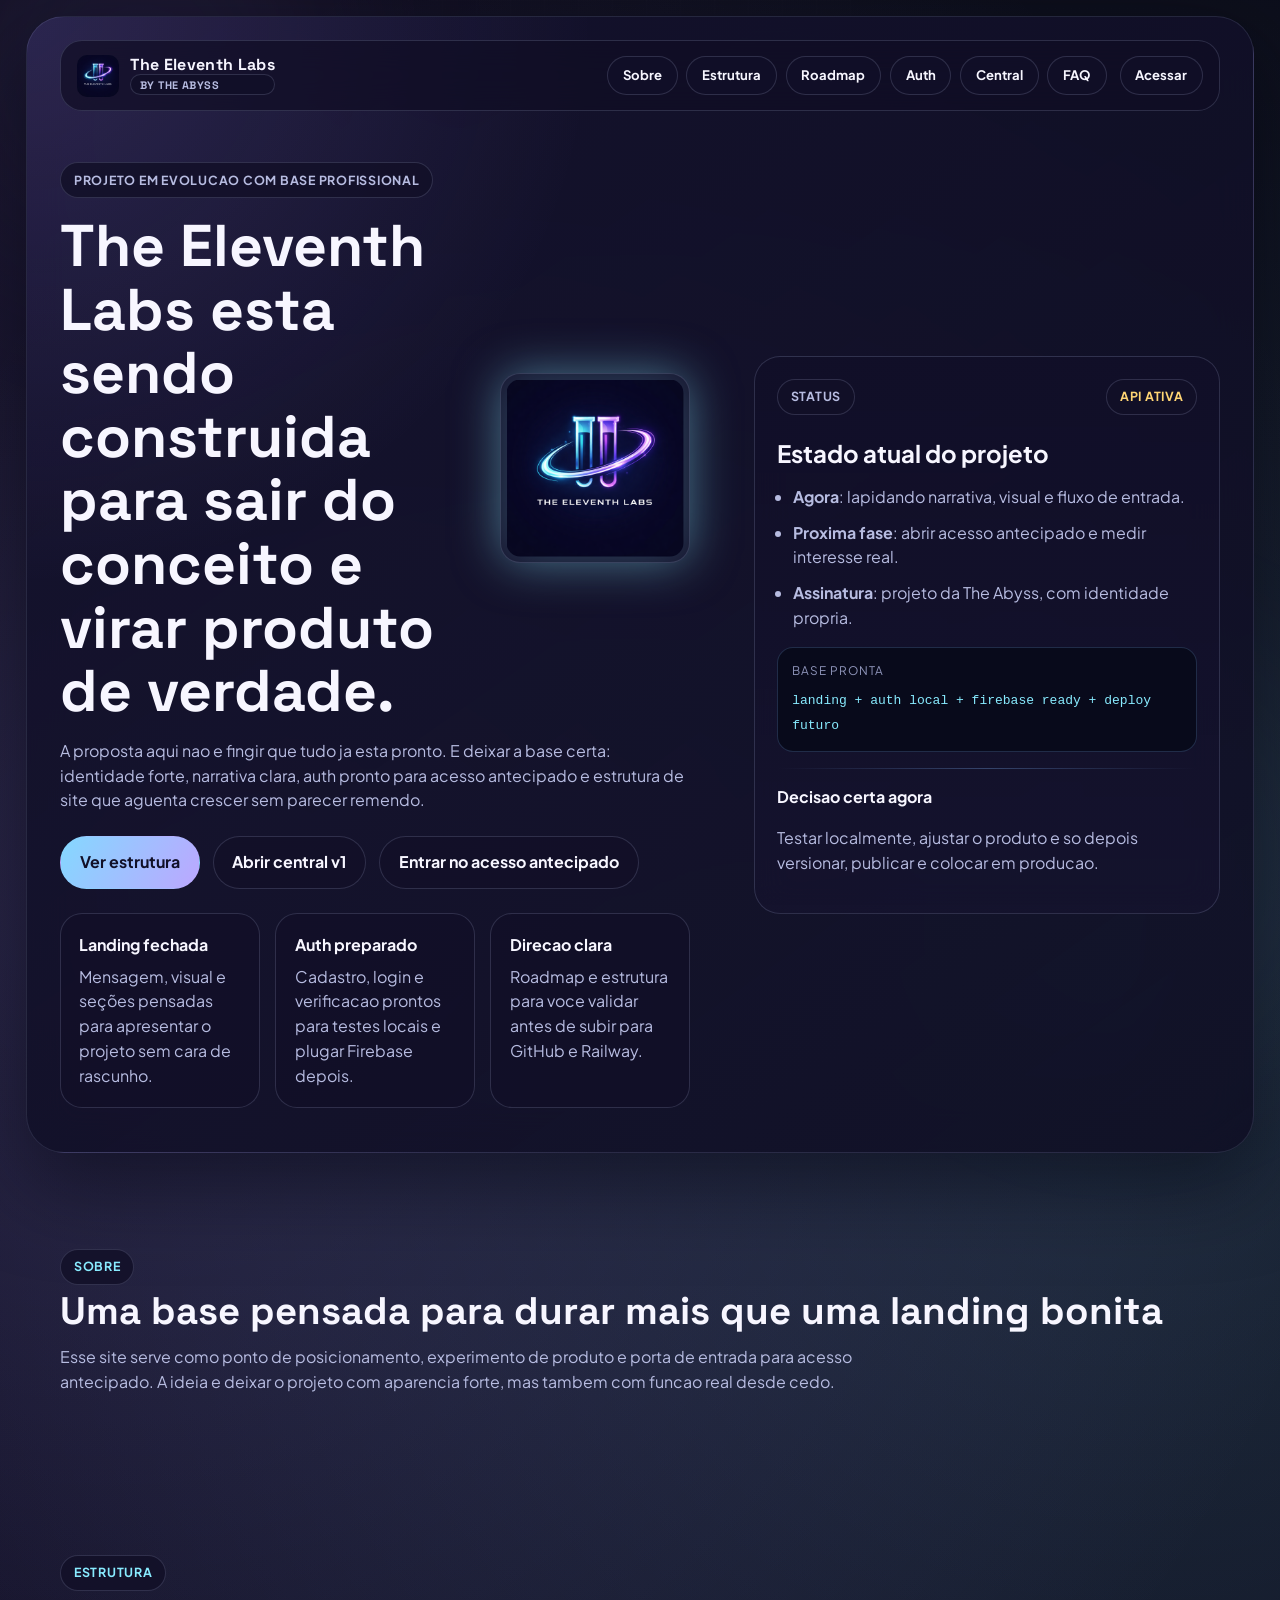
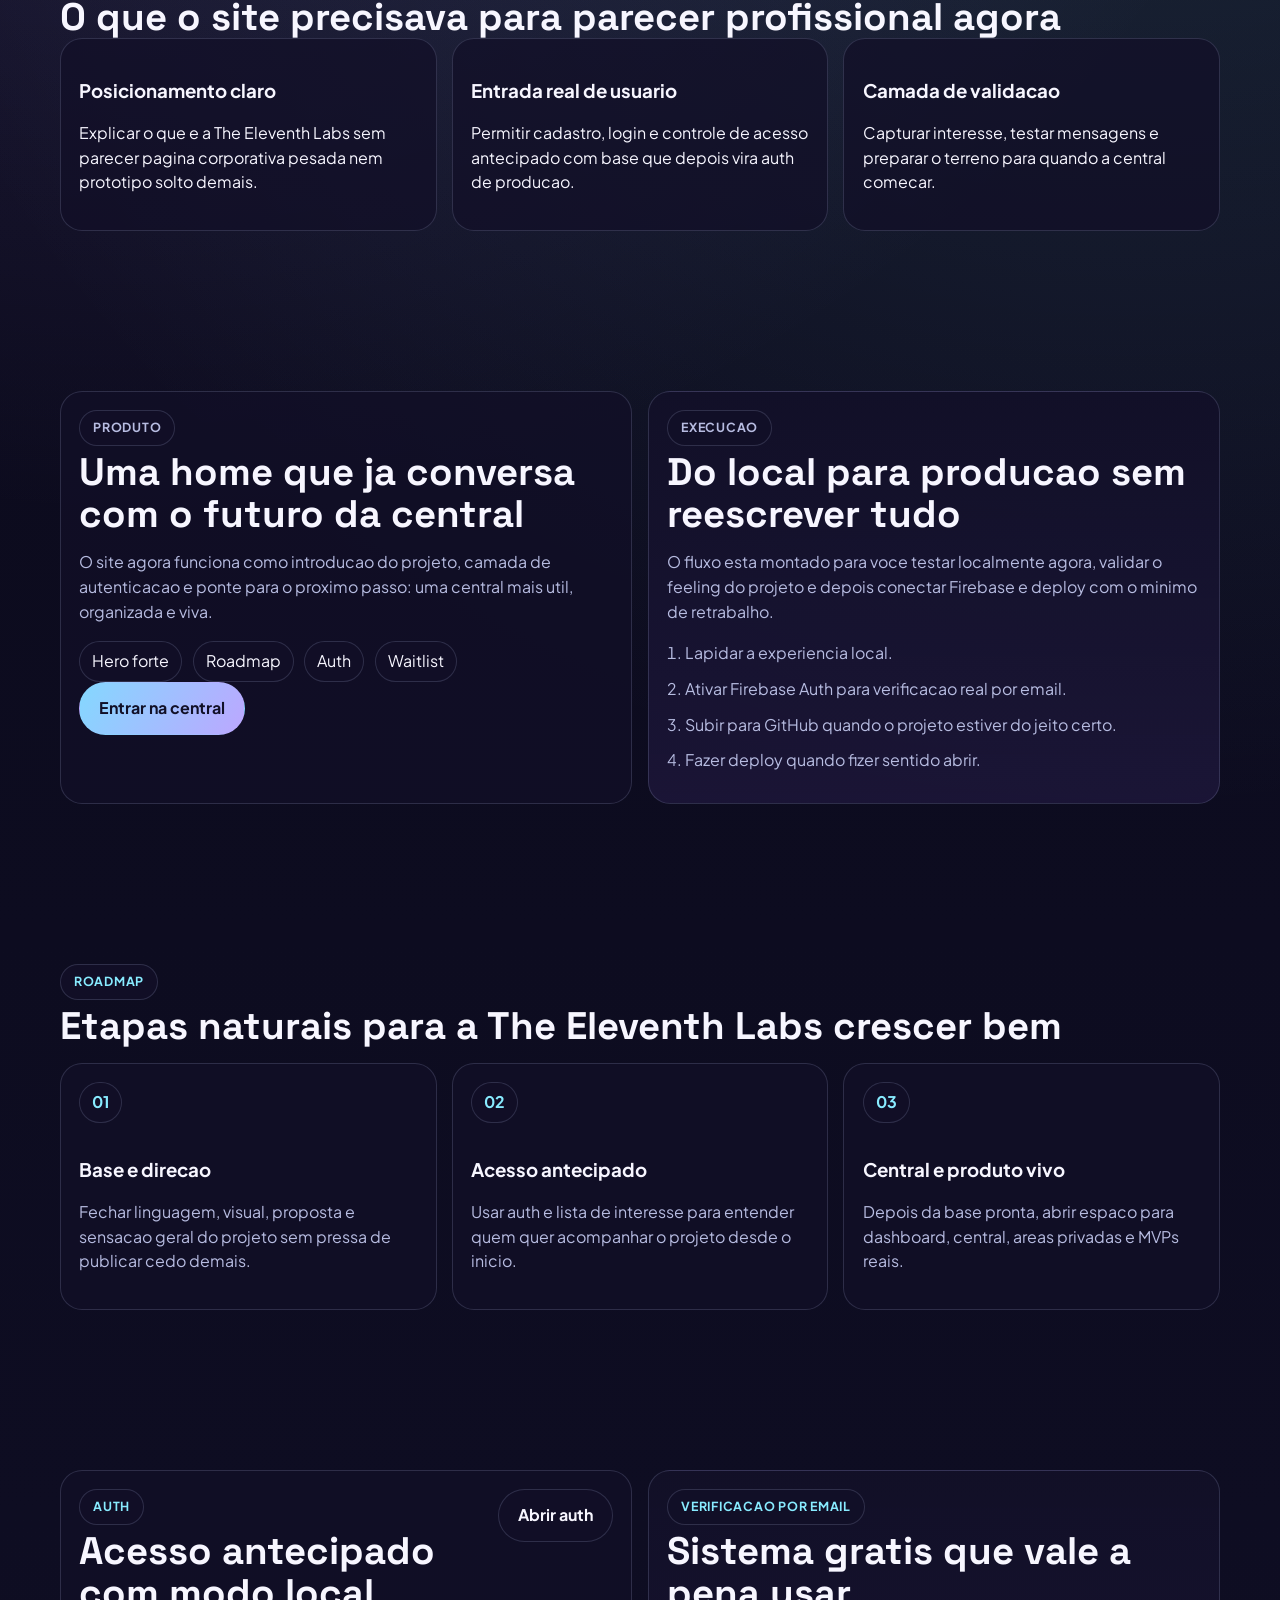
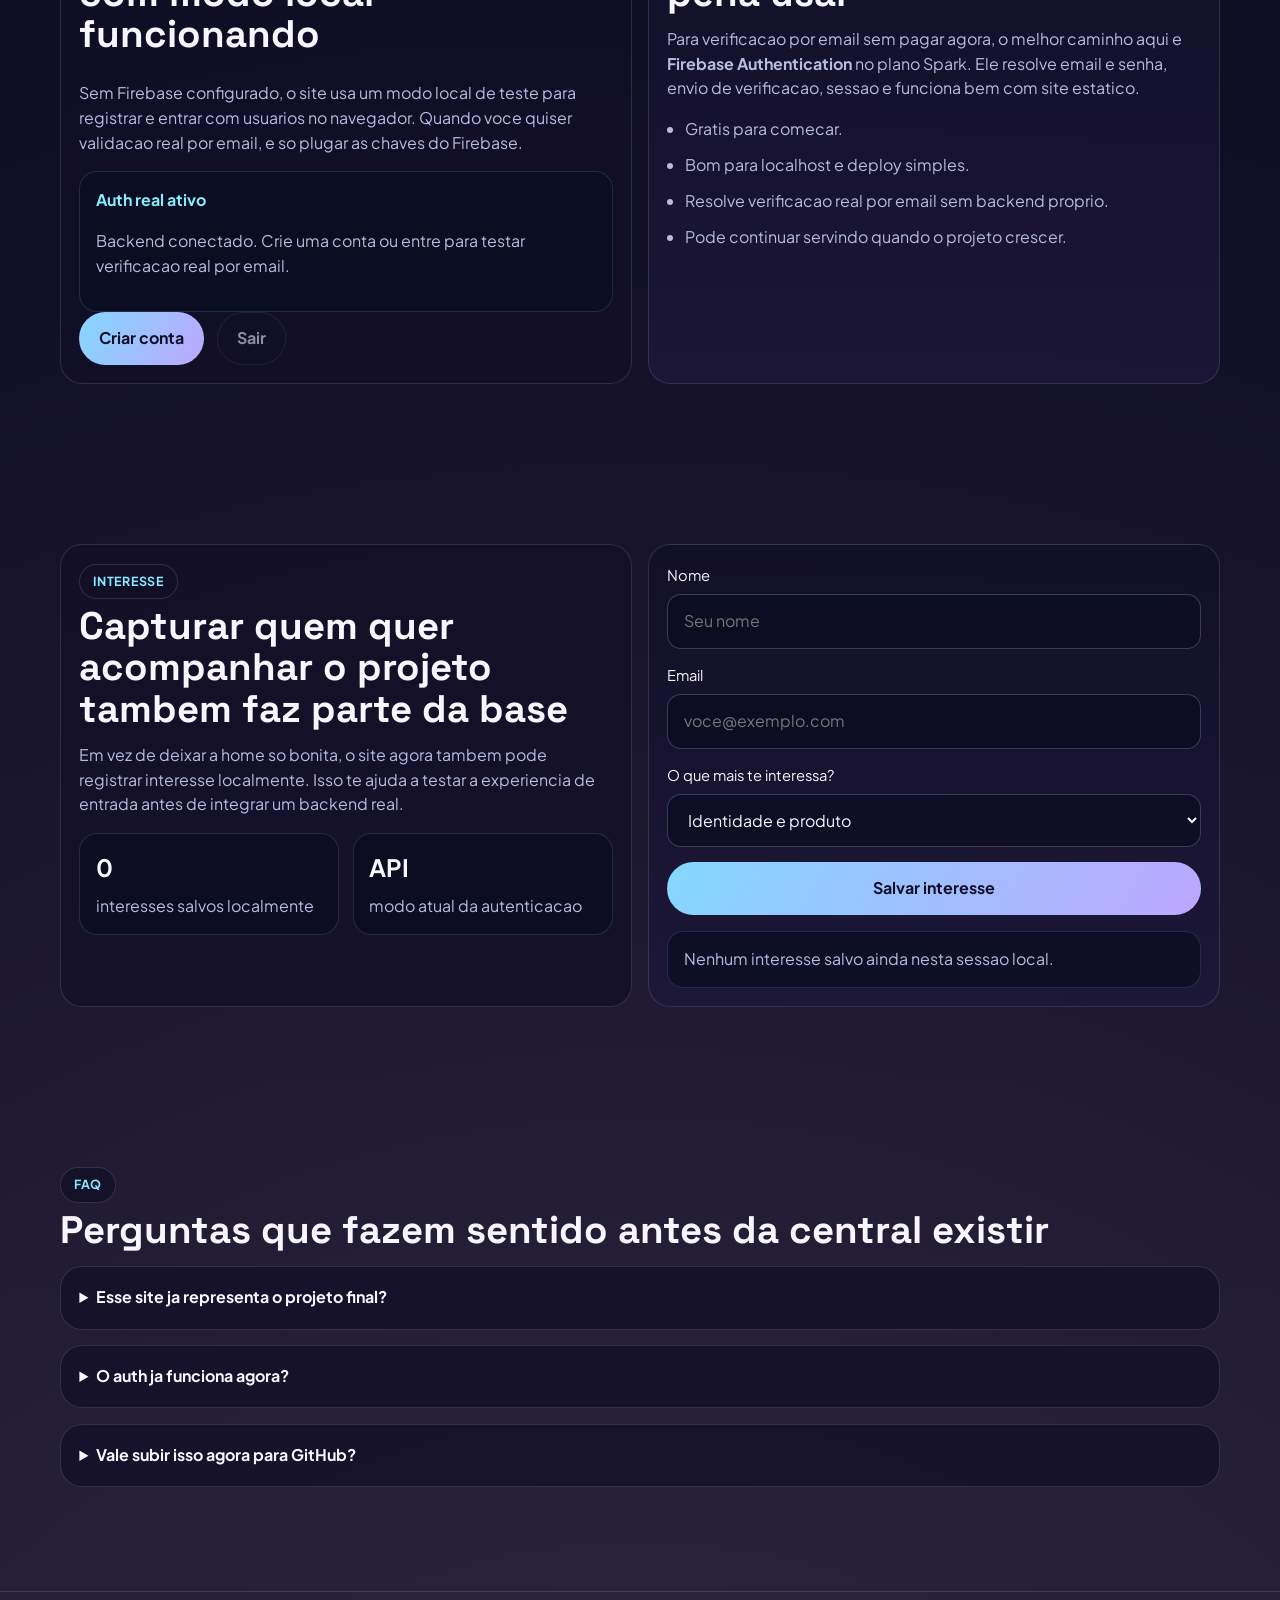
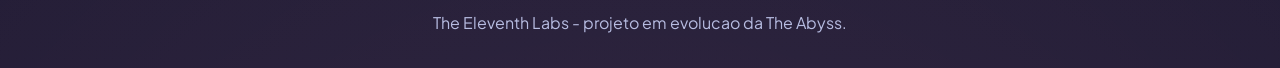
==== index.html @ c77f8ba8 "feat: initial The Eleventh Labs site with auth integration" ====
<!doctype html>
<html lang="pt-BR">
<head>
  <meta charset="utf-8" />
  <meta name="viewport" content="width=device-width, initial-scale=1" />
  <title>The Eleventh Labs | Projeto em evolucao pela The Abyss</title>
  <meta name="description" content="The Eleventh Labs e um projeto em evolucao da The Abyss, com foco em produto, identidade visual, acesso antecipado e experimentacao real." />
  <meta property="og:title" content="The Eleventh Labs" />
  <meta property="og:description" content="Projeto em evolucao da The Abyss com foco em produto, estrutura e acesso antecipado." />
  <meta property="og:type" content="website" />
  <link rel="preconnect" href="https://fonts.googleapis.com" />
  <link rel="preconnect" href="https://fonts.gstatic.com" crossorigin />
  <link href="https://fonts.googleapis.com/css2?family=Plus+Jakarta+Sans:wght@400;500;600;700;800&family=Space+Grotesk:wght@500;700&display=swap" rel="stylesheet" />
  <link rel="stylesheet" href="styles.css" />
</head>
<body>
  <div class="bg-grid"></div>
  <div class="gradient-orb one"></div>
  <div class="gradient-orb two"></div>

  <header class="hero">
    <div class="container">
      <nav>
        <div class="brand">
          <img src="logo.png" alt="The Eleventh Labs logo" class="brand-logo" />
          <div class="brand-copy">
            <span class="brand-main">The Eleventh Labs</span>
            <small>by The Abyss</small>
          </div>
        </div>

        <div class="nav-right">
          <div class="nav-links">
            <a class="nav-pill" href="#sobre">Sobre</a>
            <a class="nav-pill" href="#estrutura">Estrutura</a>
            <a class="nav-pill" href="#roadmap">Roadmap</a>
            <a class="nav-pill" href="#auth">Auth</a>
            <a class="nav-pill" href="central.html">Central</a>
            <a class="nav-pill" href="#faq">FAQ</a>
          </div>
          <button class="nav-auth-btn" type="button" data-auth-open>Acessar</button>
        </div>
      </nav>

      <div class="hero-grid">
        <div class="hero-copy">
          <p class="hero-kicker">Projeto em evolucao com base profissional</p>
          <div class="headline-row">
            <h1>The Eleventh Labs esta sendo construida para sair do conceito e virar produto de verdade.</h1>
            <img src="logo.png" alt="The Eleventh Labs" class="headline-logo" />
          </div>
          <p class="hero-subtitle">A proposta aqui nao e fingir que tudo ja esta pronto. E deixar a base certa: identidade forte, narrativa clara, auth pronto para acesso antecipado e estrutura de site que aguenta crescer sem parecer remendo.</p>

          <div class="hero-actions">
            <a class="btn btn-primary" href="#estrutura">Ver estrutura</a>
            <a class="btn btn-secondary" href="central.html">Abrir central v1</a>
            <button class="btn btn-secondary" type="button" data-auth-open>Entrar no acesso antecipado</button>
          </div>

          <div class="hero-metrics reveal-target">
            <article class="hero-metric">
              <strong>Landing fechada</strong>
              <span>Mensagem, visual e seções pensadas para apresentar o projeto sem cara de rascunho.</span>
            </article>
            <article class="hero-metric">
              <strong>Auth preparado</strong>
              <span>Cadastro, login e verificacao prontos para testes locais e plugar Firebase depois.</span>
            </article>
            <article class="hero-metric">
              <strong>Direcao clara</strong>
              <span>Roadmap e estrutura para voce validar antes de subir para GitHub e Railway.</span>
            </article>
          </div>
        </div>

        <aside class="hero-panel reveal-target">
          <div class="panel-status-row">
            <span class="panel-chip">Status</span>
            <span id="authStatusBadge" class="panel-chip panel-chip-soft">Modo local</span>
          </div>

          <h2>Estado atual do projeto</h2>
          <ul class="project-pulse">
            <li><strong>Agora</strong>: lapidando narrativa, visual e fluxo de entrada.</li>
            <li><strong>Proxima fase</strong>: abrir acesso antecipado e medir interesse real.</li>
            <li><strong>Assinatura</strong>: projeto da The Abyss, com identidade propria.</li>
          </ul>

          <div class="mini-console">
            <span class="mini-console-label">base pronta</span>
            <code>landing + auth local + firebase ready + deploy futuro</code>
          </div>

          <div class="panel-divider"></div>

          <div class="panel-note">
            <strong>Decisao certa agora</strong>
            <p>Testar localmente, ajustar o produto e so depois versionar, publicar e colocar em producao.</p>
          </div>
        </aside>
      </div>
    </div>
  </header>

  <main>
    <section class="section container" id="sobre">
      <p class="section-kicker">Sobre</p>
      <h2>Uma base pensada para durar mais que uma landing bonita</h2>
      <p class="section-sub">Esse site serve como ponto de posicionamento, experimento de produto e porta de entrada para acesso antecipado. A ideia e deixar o projeto com aparencia forte, mas tambem com funcao real desde cedo.</p>
    </section>

    <section class="section container cards-section" id="estrutura">
      <div class="section-heading">
        <div>
          <p class="section-kicker">Estrutura</p>
          <h2>O que o site precisava para parecer profissional agora</h2>
        </div>
      </div>

      <div class="cards">
        <article class="card reveal-target">
          <h3>Posicionamento claro</h3>
          <p>Explicar o que e a The Eleventh Labs sem parecer pagina corporativa pesada nem prototipo solto demais.</p>
        </article>
        <article class="card reveal-target">
          <h3>Entrada real de usuario</h3>
          <p>Permitir cadastro, login e controle de acesso antecipado com base que depois vira auth de producao.</p>
        </article>
        <article class="card reveal-target">
          <h3>Camada de validacao</h3>
          <p>Capturar interesse, testar mensagens e preparar o terreno para quando a central comecar.</p>
        </article>
      </div>
    </section>

    <section class="section container showcase-section">
      <div class="showcase-grid">
        <article class="showcase-card reveal-target">
          <p class="section-kicker">Produto</p>
          <h2>Uma home que ja conversa com o futuro da central</h2>
          <p>O site agora funciona como introducao do projeto, camada de autenticacao e ponte para o proximo passo: uma central mais util, organizada e viva.</p>
          <div class="stack-list">
            <span>Hero forte</span>
            <span>Roadmap</span>
            <span>Auth</span>
            <span>Waitlist</span>
          </div>
          <div class="showcase-actions">
            <a class="btn btn-primary" href="central.html">Entrar na central</a>
          </div>
        </article>

        <article class="showcase-card showcase-card-alt reveal-target">
          <p class="section-kicker">Execucao</p>
          <h2>Do local para producao sem reescrever tudo</h2>
          <p>O fluxo esta montado para voce testar localmente agora, validar o feeling do projeto e depois conectar Firebase e deploy com o minimo de retrabalho.</p>
          <ol class="ordered-notes">
            <li>Lapidar a experiencia local.</li>
            <li>Ativar Firebase Auth para verificacao real por email.</li>
            <li>Subir para GitHub quando o projeto estiver do jeito certo.</li>
            <li>Fazer deploy quando fizer sentido abrir.</li>
          </ol>
        </article>
      </div>
    </section>

    <section class="section container roadmap-section" id="roadmap">
      <p class="section-kicker">Roadmap</p>
      <h2>Etapas naturais para a The Eleventh Labs crescer bem</h2>
      <div class="roadmap-grid">
        <article class="roadmap-item reveal-target">
          <span class="roadmap-step">01</span>
          <h3>Base e direcao</h3>
          <p>Fechar linguagem, visual, proposta e sensacao geral do projeto sem pressa de publicar cedo demais.</p>
        </article>
        <article class="roadmap-item reveal-target">
          <span class="roadmap-step">02</span>
          <h3>Acesso antecipado</h3>
          <p>Usar auth e lista de interesse para entender quem quer acompanhar o projeto desde o inicio.</p>
        </article>
        <article class="roadmap-item reveal-target">
          <span class="roadmap-step">03</span>
          <h3>Central e produto vivo</h3>
          <p>Depois da base pronta, abrir espaco para dashboard, central, areas privadas e MVPs reais.</p>
        </article>
      </div>
    </section>

    <section class="section container auth-section" id="auth">
      <div class="auth-grid">
        <article class="auth-card reveal-target">
          <div class="auth-card-header">
            <div>
              <p class="section-kicker">Auth</p>
              <h2>Acesso antecipado com modo local funcionando</h2>
            </div>
            <button class="btn btn-secondary auth-inline-btn" type="button" data-auth-open>Abrir auth</button>
          </div>

          <p class="section-sub auth-sub">Sem Firebase configurado, o site usa um modo local de teste para registrar e entrar com usuarios no navegador. Quando voce quiser validacao real por email, e so plugar as chaves do Firebase.</p>

          <div class="auth-state-box">
            <strong id="authStateTitle">Modo local ativo</strong>
            <p id="authStateText">Voce ja consegue testar cadastro, login, sessao e status de verificacao localmente sem backend.</p>
          </div>

          <div class="auth-actions-row">
            <button class="btn btn-primary" type="button" data-auth-open>Criar conta</button>
            <button id="logoutBtn" class="btn btn-secondary" type="button" disabled>Sair</button>
          </div>
        </article>

        <article class="auth-card auth-card-alt reveal-target">
          <p class="section-kicker">Verificacao por email</p>
          <h2>Sistema gratis que vale a pena usar</h2>
          <p class="section-sub">Para verificacao por email sem pagar agora, o melhor caminho aqui e <strong>Firebase Authentication</strong> no plano Spark. Ele resolve email e senha, envio de verificacao, sessao e funciona bem com site estatico.</p>
          <ul class="bullet-list">
            <li>Gratis para comecar.</li>
            <li>Bom para localhost e deploy simples.</li>
            <li>Resolve verificacao real por email sem backend proprio.</li>
            <li>Pode continuar servindo quando o projeto crescer.</li>
          </ul>
        </article>
      </div>
    </section>

    <section class="section container waitlist-section" id="interesse">
      <div class="waitlist-grid">
        <article class="waitlist-copy reveal-target">
          <p class="section-kicker">Interesse</p>
          <h2>Capturar quem quer acompanhar o projeto tambem faz parte da base</h2>
          <p class="section-sub">Em vez de deixar a home so bonita, o site agora tambem pode registrar interesse localmente. Isso te ajuda a testar a experiencia de entrada antes de integrar um backend real.</p>
          <div class="waitlist-stats">
            <div class="waitlist-stat">
              <strong id="waitlistCount">0</strong>
              <span>interesses salvos localmente</span>
            </div>
            <div class="waitlist-stat">
              <strong id="authModeLabel">Local</strong>
              <span>modo atual da autenticacao</span>
            </div>
          </div>
        </article>

        <article class="waitlist-card reveal-target">
          <form id="waitlistForm" class="waitlist-form">
            <label>
              <span>Nome</span>
              <input id="waitlistName" name="name" type="text" placeholder="Seu nome" required />
            </label>
            <label>
              <span>Email</span>
              <input id="waitlistEmail" name="email" type="email" placeholder="voce@exemplo.com" required />
            </label>
            <label>
              <span>O que mais te interessa?</span>
              <select id="waitlistInterest" name="interest">
                <option value="Identidade e produto">Identidade e produto</option>
                <option value="Acesso antecipado">Acesso antecipado</option>
                <option value="Central futura">Central futura</option>
                <option value="Projetos da The Abyss">Projetos da The Abyss</option>
              </select>
            </label>
            <button class="btn btn-primary" type="submit">Salvar interesse</button>
          </form>
          <div id="waitlistFeedback" class="waitlist-feedback">Nenhum interesse salvo ainda nesta sessao local.</div>
        </article>
      </div>
    </section>

    <section class="section container faq-section" id="faq">
      <p class="section-kicker">FAQ</p>
      <h2>Perguntas que fazem sentido antes da central existir</h2>
      <div class="faq-grid">
        <details class="faq-item reveal-target">
          <summary>Esse site ja representa o projeto final?</summary>
          <p>Nao. Ele representa uma base profissional para o projeto crescer direito, sem a pressa de publicar algo mal resolvido.</p>
        </details>
        <details class="faq-item reveal-target">
          <summary>O auth ja funciona agora?</summary>
          <p>Sim, em modo local para teste dentro do navegador. Para verificacao real por email, a recomendacao e usar Firebase Auth.</p>
        </details>
        <details class="faq-item reveal-target">
          <summary>Vale subir isso agora para GitHub?</summary>
          <p>So quando a base estiver do jeito certo para voce. No momento, testar localmente ainda e a melhor estrategia.</p>
        </details>
      </div>
    </section>
  </main>

  <footer>
    <span>The Eleventh Labs - projeto em evolucao da The Abyss.</span>
  </footer>

  <div id="authModal" class="modal" aria-hidden="true">
    <div class="modal-backdrop" data-auth-close></div>
    <div class="modal-dialog" role="dialog" aria-modal="true" aria-labelledby="authModalTitle">
      <button class="modal-close" type="button" aria-label="Fechar" data-auth-close>×</button>
      <p class="section-kicker">Acesso</p>
      <h2 id="authModalTitle">Cadastro e login</h2>
      <p class="modal-subtitle">Em modo local, o site salva usuarios no navegador para voce testar a experiencia. Com Firebase configurado, o mesmo fluxo passa a usar verificacao real por email.</p>

      <form id="authForm" class="auth-form">
        <label>
          <span>Email</span>
          <input id="emailInput" name="email" type="email" placeholder="voce@exemplo.com" required />
        </label>
        <label>
          <span>Senha</span>
          <input id="passwordInput" name="password" type="password" placeholder="Minimo de 6 caracteres" minlength="6" required />
        </label>
        <div class="form-actions">
          <button id="registerBtn" class="btn btn-primary" type="submit">Criar conta</button>
          <button id="loginBtn" class="btn btn-secondary" type="button">Entrar</button>
        </div>
        <div class="form-actions form-actions-secondary">
          <button id="verifyBtn" class="btn btn-secondary" type="button" disabled>Verificar email</button>
        </div>
      </form>

      <div id="authFeedback" class="auth-feedback">Preencha seu email e senha para testar o fluxo.</div>
    </div>
  </div>

  <script type="module" src="app.js"></script>
</body>
</html>
---- styles.css ----
:root {
  --bg-main: #090815;
  --bg-deep: #111028;
  --accent-hot: #88ebff;
  --accent-soft: #83b9ff;
  --accent-warm: #ffb9e2;
  --text-main: #f7f6ff;
  --text-soft: #b7bce1;
  --text-muted: #8f95bb;
  --glass-bg: rgba(22, 20, 47, 0.72);
  --glass-bg-strong: rgba(16, 14, 36, 0.88);
  --glass-border: rgba(199, 210, 255, 0.16);
  --glass-border-strong: rgba(199, 210, 255, 0.24);
  --shadow-glow: 0 30px 86px rgba(2, 2, 12, 0.5);
  --success: #6effba;
  --warning: #ffd574;
  --danger: #ff9292;
}

* {
  box-sizing: border-box;
}

html {
  scroll-behavior: smooth;
}

body {
  margin: 0;
  font-family: "Plus Jakarta Sans", sans-serif;
  color: var(--text-main);
  background:
    radial-gradient(circle at 12% 18%, rgba(165, 140, 255, 0.2), transparent 30%),
    radial-gradient(circle at 88% 22%, rgba(136, 235, 255, 0.15), transparent 34%),
    radial-gradient(circle at 50% 110%, rgba(255, 185, 226, 0.14), transparent 40%),
    linear-gradient(180deg, #090815 0%, #0d0c20 52%, #111028 100%);
  min-height: 100vh;
  overflow-x: hidden;
  line-height: 1.55;
}

button,
input,
select {
  font: inherit;
}

a {
  color: inherit;
}

.bg-grid {
  position: fixed;
  inset: 0;
  background-image: linear-gradient(rgba(255, 255, 255, 0.03) 1px, transparent 1px),
    linear-gradient(90deg, rgba(255, 255, 255, 0.03) 1px, transparent 1px);
  background-size: 34px 34px;
  pointer-events: none;
  z-index: -2;
  mask-image: radial-gradient(circle at center, black, transparent 78%);
}

.gradient-orb {
  position: fixed;
  width: 46vmax;
  height: 46vmax;
  border-radius: 50%;
  filter: blur(85px);
  opacity: 0.35;
  z-index: -3;
  animation: orbDrift 18s ease-in-out infinite alternate;
}

.gradient-orb.one {
  top: -18vmax;
  left: -12vmax;
  background: radial-gradient(circle, rgba(165, 140, 255, 0.34), transparent 68%);
}

.gradient-orb.two {
  bottom: -20vmax;
  right: -10vmax;
  background: radial-gradient(circle, rgba(136, 235, 255, 0.26), transparent 70%);
  animation-direction: alternate-reverse;
}

@keyframes orbDrift {
  from {
    transform: translate3d(0, 0, 0) scale(1);
  }
  to {
    transform: translate3d(2.5rem, -1rem, 0) scale(1.08);
  }
}

.container {
  width: min(1160px, 92vw);
  margin: 0 auto;
}

.hero {
  position: relative;
  padding: clamp(1.5rem, 4vw, 2.5rem) 0 clamp(2.2rem, 6vw, 3.8rem);
  min-height: 96vh;
  display: flex;
  align-items: center;
}

.hero::before {
  content: "";
  position: absolute;
  inset: 1rem 2vw;
  background:
    radial-gradient(circle at top left, rgba(165, 140, 255, 0.16), transparent 34%),
    linear-gradient(145deg, rgba(20, 18, 45, 0.92), rgba(14, 13, 34, 0.84));
  border: 1px solid rgba(199, 210, 255, 0.12);
  border-radius: 38px;
  z-index: -1;
  backdrop-filter: blur(20px);
  box-shadow: var(--shadow-glow);
}

nav {
  display: flex;
  align-items: center;
  justify-content: space-between;
  margin-bottom: clamp(2.2rem, 4vw, 3.2rem);
  padding: 0.85rem 1rem;
  border: 1px solid var(--glass-border);
  border-radius: 22px;
  background: rgba(16, 14, 36, 0.7);
  backdrop-filter: blur(18px);
}

.brand {
  display: inline-flex;
  align-items: center;
  gap: 0.7rem;
  font-weight: 800;
  letter-spacing: 0.02em;
  font-size: 1.08rem;
  font-family: "Space Grotesk", sans-serif;
}

.brand-logo {
  width: 42px;
  height: 42px;
  object-fit: contain;
  border-radius: 10px;
}

.brand-copy {
  display: inline-flex;
  flex-direction: column;
  line-height: 1.15;
}

.brand-main {
  font-size: 1rem;
}

.brand small {
  display: inline-flex;
  padding: 0.2rem 0.55rem;
  border-radius: 999px;
  font-size: 0.68rem;
  border: 1px solid var(--glass-border);
  background: rgba(18, 16, 40, 0.84);
  color: var(--text-soft);
  letter-spacing: 0.04em;
  text-transform: uppercase;
}

.nav-right {
  display: inline-flex;
  align-items: center;
  gap: 0.8rem;
}

.nav-links {
  display: inline-flex;
  align-items: center;
  gap: 0.55rem;
  flex-wrap: wrap;
}

.nav-pill,
.nav-auth-btn,
.panel-chip,
.stack-list span,
.roadmap-step,
.hero-kicker,
.section-kicker {
  border: 1px solid var(--glass-border);
  border-radius: 999px;
  background: rgba(18, 16, 40, 0.84);
}

.nav-pill,
.nav-auth-btn {
  text-decoration: none;
  color: var(--text-main);
  padding: 0.5rem 0.92rem;
  font-size: 0.82rem;
  font-weight: 700;
  transition: transform 180ms ease, border-color 180ms ease, background 180ms ease;
}

.nav-auth-btn {
  cursor: pointer;
}

.nav-pill:hover,
.nav-auth-btn:hover,
.btn:hover,
.modal-close:hover {
  transform: translateY(-1px);
  border-color: rgba(131, 185, 255, 0.32);
  background: rgba(23, 20, 49, 0.9);
}

.hero-grid {
  display: grid;
  grid-template-columns: minmax(0, 1.15fr) minmax(320px, 0.85fr);
  gap: clamp(1.8rem, 5vw, 4rem);
  align-items: center;
}

.hero-kicker,
.section-kicker,
.panel-chip {
  display: inline-flex;
  margin: 0;
  padding: 0.45rem 0.8rem;
  color: var(--text-soft);
  font-size: 0.78rem;
  font-weight: 700;
  letter-spacing: 0.06em;
  text-transform: uppercase;
}

.section-kicker {
  color: var(--accent-hot);
  margin-bottom: 0.35rem;
}

.panel-chip-soft {
  color: var(--warning);
}

.headline-row {
  display: flex;
  align-items: center;
  justify-content: space-between;
  gap: clamp(0.9rem, 2vw, 1.8rem);
  margin-top: 1rem;
}

.headline-logo {
  width: clamp(112px, 16vw, 190px);
  height: auto;
  aspect-ratio: 1 / 1;
  object-fit: contain;
  border-radius: 20px;
  padding: 0.35rem;
  background: rgba(20, 18, 45, 0.55);
  border: 1px solid var(--glass-border);
  flex-shrink: 0;
  filter: drop-shadow(0 0 24px rgba(136, 235, 255, 0.5));
}

.hero-copy h1,
.section h2,
.showcase-card h2,
.auth-card h2,
.waitlist-copy h2,
.modal-dialog h2 {
  margin: 0;
  font-family: "Space Grotesk", sans-serif;
  line-height: 1.08;
}

.hero-copy h1 {
  font-size: clamp(2.1rem, 4.6vw, 4.3rem);
  max-width: 12ch;
  flex: 1;
}

.hero-subtitle,
.section-sub,
.showcase-card p,
.roadmap-item p,
.auth-state-box p,
.modal-subtitle,
.bullet-list,
.ordered-notes,
.project-pulse,
.faq-item p,
.panel-note p {
  color: var(--text-soft);
}

.hero-subtitle {
  margin: 1rem 0 0;
  max-width: 62ch;
}

.hero-actions,
.form-actions,
.auth-actions-row {
  display: flex;
  gap: 0.8rem;
  flex-wrap: wrap;
}

.hero-actions {
  margin-top: 1.45rem;
}

.btn {
  display: inline-flex;
  align-items: center;
  justify-content: center;
  border: 1px solid transparent;
  border-radius: 999px;
  padding: 0.82rem 1.18rem;
  font-weight: 700;
  text-decoration: none;
  color: var(--text-main);
  cursor: pointer;
  transition: transform 180ms ease, border-color 180ms ease, background 180ms ease;
}

.btn-primary {
  background: linear-gradient(120deg, #84d8ff, #bca7ff);
  color: #111028;
}

.btn-secondary {
  background: rgba(18, 16, 40, 0.84);
  border-color: var(--glass-border);
}

.btn:disabled {
  opacity: 0.55;
  cursor: not-allowed;
  transform: none;
}

.hero-metrics,
.cards,
.roadmap-grid,
.faq-grid {
  display: grid;
  gap: 0.95rem;
}

.hero-metrics {
  margin-top: 1.5rem;
  grid-template-columns: repeat(3, minmax(0, 1fr));
}

.hero-metric,
.card,
.showcase-card,
.roadmap-item,
.auth-card,
.waitlist-card,
.waitlist-copy,
.faq-item {
  background: rgba(18, 16, 40, 0.74);
  border: 1px solid var(--glass-border);
  border-radius: 22px;
  padding: 1.15rem;
}

.hero-metric strong,
.card h3,
.roadmap-item h3,
.auth-state-box strong,
.waitlist-stat strong {
  display: block;
  margin-bottom: 0.45rem;
}

.hero-metric span,
.waitlist-stat span {
  color: var(--text-soft);
}

.hero-panel {
  background: linear-gradient(180deg, rgba(17, 15, 40, 0.92), rgba(21, 19, 46, 0.78));
  border: 1px solid var(--glass-border);
  border-radius: 26px;
  padding: 1.35rem;
  backdrop-filter: blur(16px);
}

.panel-status-row {
  display: flex;
  justify-content: space-between;
  gap: 0.8rem;
  align-items: center;
  margin-bottom: 1rem;
}

.hero-panel h2,
.auth-card h2,
.showcase-card h2,
.waitlist-copy h2 {
  margin-bottom: 0.8rem;
}

.project-pulse {
  margin: 0;
  padding-left: 1rem;
}

.project-pulse li,
.ordered-notes li,
.bullet-list li {
  margin-bottom: 0.7rem;
}

.mini-console {
  margin-top: 1rem;
  background: rgba(8, 10, 25, 0.85);
  border: 1px solid rgba(131, 185, 255, 0.2);
  border-radius: 16px;
  padding: 0.9rem;
}

.mini-console-label {
  display: block;
  margin-bottom: 0.35rem;
  font-size: 0.74rem;
  color: var(--text-muted);
  text-transform: uppercase;
  letter-spacing: 0.08em;
}

.mini-console code {
  color: var(--accent-hot);
}

.panel-divider {
  height: 1px;
  background: linear-gradient(90deg, transparent, rgba(131, 185, 255, 0.3), transparent);
  margin: 1rem 0;
}

.panel-note strong {
  display: block;
  margin-bottom: 0.4rem;
}

.section {
  padding: clamp(2.6rem, 7vw, 5rem) 0;
}

.section h2 {
  font-size: clamp(1.7rem, 3vw, 2.5rem);
}

.section-sub {
  margin: 0.85rem 0 0;
  max-width: 68ch;
}

.cards {
  grid-template-columns: repeat(3, minmax(0, 1fr));
}

.showcase-grid,
.auth-grid,
.waitlist-grid {
  display: grid;
  grid-template-columns: repeat(2, minmax(0, 1fr));
  gap: 1rem;
}

.showcase-card-alt,
.auth-card-alt,
.waitlist-card {
  background: linear-gradient(180deg, rgba(18, 16, 40, 0.92), rgba(29, 23, 58, 0.84));
}

.stack-list {
  display: flex;
  gap: 0.65rem;
  flex-wrap: wrap;
  margin-top: 1rem;
}

.stack-list span,
.roadmap-step {
  padding: 0.45rem 0.75rem;
}

.ordered-notes,
.bullet-list {
  margin: 1rem 0 0;
  padding-left: 1.1rem;
}

.roadmap-grid {
  grid-template-columns: repeat(3, minmax(0, 1fr));
  margin-top: 1rem;
}

.roadmap-item {
  overflow: hidden;
}

.roadmap-step {
  display: inline-flex;
  margin-bottom: 0.8rem;
  color: var(--accent-hot);
  font-weight: 700;
}

.auth-card-header {
  display: flex;
  justify-content: space-between;
  align-items: flex-start;
  gap: 1rem;
}

.auth-inline-btn {
  flex-shrink: 0;
}

.auth-sub {
  margin-bottom: 1rem;
}

.auth-state-box {
  background: rgba(11, 13, 32, 0.72);
  border: 1px solid rgba(131, 185, 255, 0.18);
  border-radius: 18px;
  padding: 1rem;
}

.auth-state-box strong {
  color: var(--accent-hot);
}

.waitlist-stats {
  display: grid;
  gap: 0.85rem;
  grid-template-columns: repeat(2, minmax(0, 1fr));
  margin-top: 1rem;
}

.waitlist-stat {
  background: rgba(11, 13, 32, 0.68);
  border: 1px solid rgba(131, 185, 255, 0.18);
  border-radius: 18px;
  padding: 0.95rem;
}

.waitlist-stat strong {
  font-size: 1.5rem;
}

.waitlist-form,
.auth-form {
  display: grid;
  gap: 0.9rem;
}

.waitlist-form label,
.auth-form label {
  display: grid;
  gap: 0.45rem;
}

.waitlist-form span,
.auth-form span {
  font-size: 0.92rem;
}

.waitlist-form input,
.waitlist-form select,
.auth-form input {
  width: 100%;
  border-radius: 14px;
  border: 1px solid var(--glass-border-strong);
  background: rgba(11, 13, 32, 0.72);
  color: var(--text-main);
  padding: 0.9rem 0.95rem;
}

.waitlist-feedback,
.auth-feedback {
  margin-top: 1rem;
  border-radius: 16px;
  border: 1px solid rgba(131, 185, 255, 0.16);
  background: rgba(11, 13, 32, 0.72);
  color: var(--text-soft);
  padding: 0.95rem;
}

.faq-grid {
  grid-template-columns: 1fr;
  margin-top: 1rem;
}

.faq-item summary {
  cursor: pointer;
  font-weight: 700;
}

.faq-item p {
  margin: 0.75rem 0 0;
}

footer {
  text-align: center;
  color: var(--text-soft);
  border-top: 1px solid var(--glass-border);
  margin-top: 1.5rem;
  padding: 1.2rem 1rem 2rem;
}

.modal {
  position: fixed;
  inset: 0;
  display: grid;
  place-items: center;
  visibility: hidden;
  opacity: 0;
  transition: opacity 220ms ease, visibility 220ms ease;
  z-index: 20;
}

.modal.is-open {
  visibility: visible;
  opacity: 1;
}

.modal-backdrop {
  position: absolute;
  inset: 0;
  background: rgba(4, 6, 18, 0.72);
  backdrop-filter: blur(10px);
}

.modal-dialog {
  position: relative;
  width: min(540px, calc(100vw - 24px));
  background: linear-gradient(180deg, rgba(18, 16, 40, 0.97), rgba(16, 14, 36, 0.96));
  border: 1px solid var(--glass-border);
  border-radius: 24px;
  padding: 1.35rem;
  box-shadow: var(--shadow-glow);
}

.modal-close {
  position: absolute;
  top: 0.85rem;
  right: 0.85rem;
  width: 40px;
  height: 40px;
  border-radius: 999px;
  border: 1px solid var(--glass-border);
  background: rgba(18, 16, 40, 0.84);
  color: var(--text-main);
  cursor: pointer;
}

.modal-subtitle {
  margin: 0.6rem 0 1rem;
}

.form-actions-secondary {
  margin-top: -0.15rem;
}

.auth-feedback[data-tone="success"],
.waitlist-feedback[data-tone="success"] {
  border-color: rgba(110, 255, 186, 0.3);
  color: var(--success);
}

.auth-feedback[data-tone="error"],
.waitlist-feedback[data-tone="error"] {
  border-color: rgba(255, 146, 146, 0.3);
  color: var(--danger);
}

.reveal-target {
  opacity: 0;
  transform: translateY(16px);
}

.reveal-target.is-visible {
  opacity: 1;
  transform: translateY(0);
  transition: opacity 450ms ease, transform 450ms ease;
}

@media (max-width: 980px) {
  .hero::before {
    inset: 0.5rem 1vw;
  }

  .hero,
  .hero-grid,
  .cards,
  .showcase-grid,
  .roadmap-grid,
  .auth-grid,
  .waitlist-grid,
  .hero-metrics,
  .waitlist-stats {
    grid-template-columns: 1fr;
  }

  .hero {
    min-height: auto;
  }

  .headline-row {
    align-items: flex-start;
  }

  .headline-logo {
    width: clamp(86px, 22vw, 132px);
  }
}

@media (max-width: 720px) {
  nav,
  .nav-right,
  .auth-card-header,
  .panel-status-row,
  .headline-row {
    flex-direction: column;
    align-items: flex-start;
  }

  .nav-right,
  .nav-links,
  .hero-actions,
  .form-actions,
  .auth-actions-row {
    width: 100%;
  }

  .nav-pill,
  .nav-auth-btn,
  .btn,
  .auth-inline-btn {
    width: 100%;
    text-align: center;
  }

  .hero-copy h1 {
    max-width: none;
  }

  .modal-dialog {
    padding: 1.1rem;
  }
}
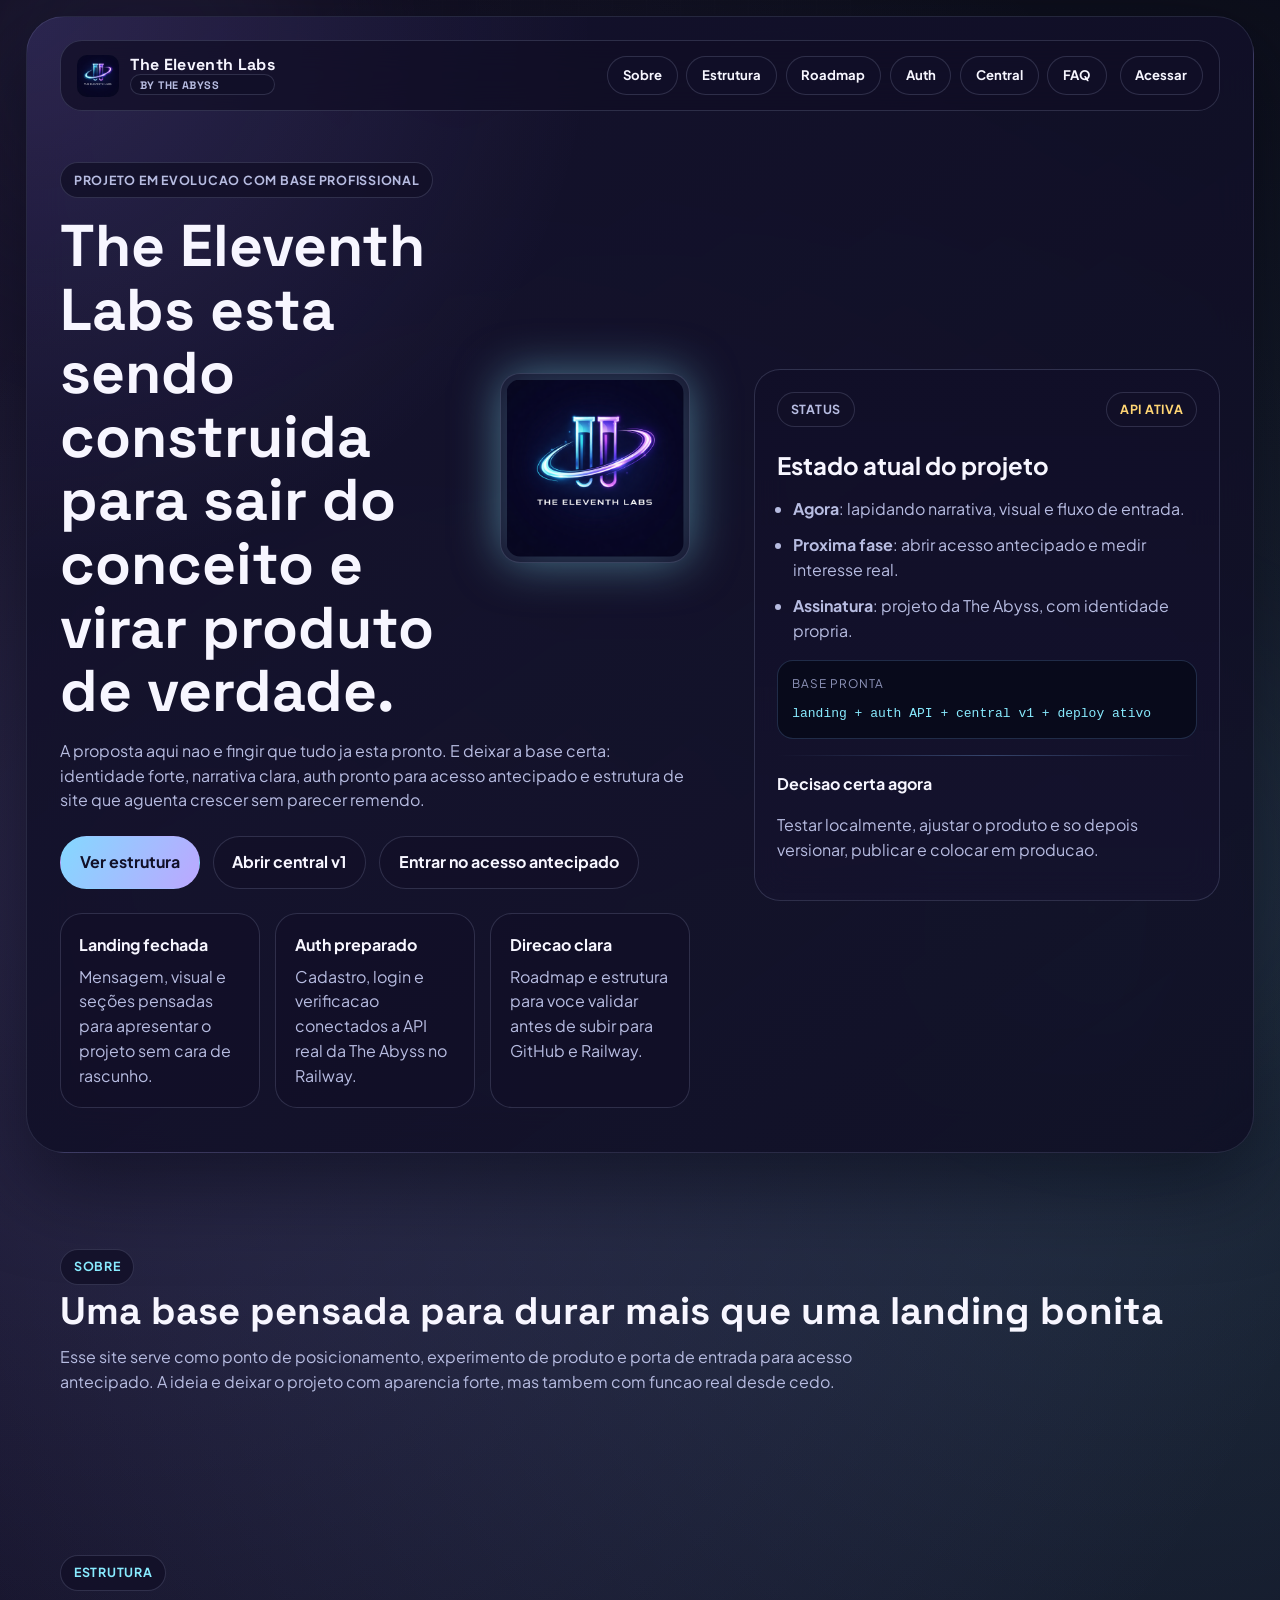
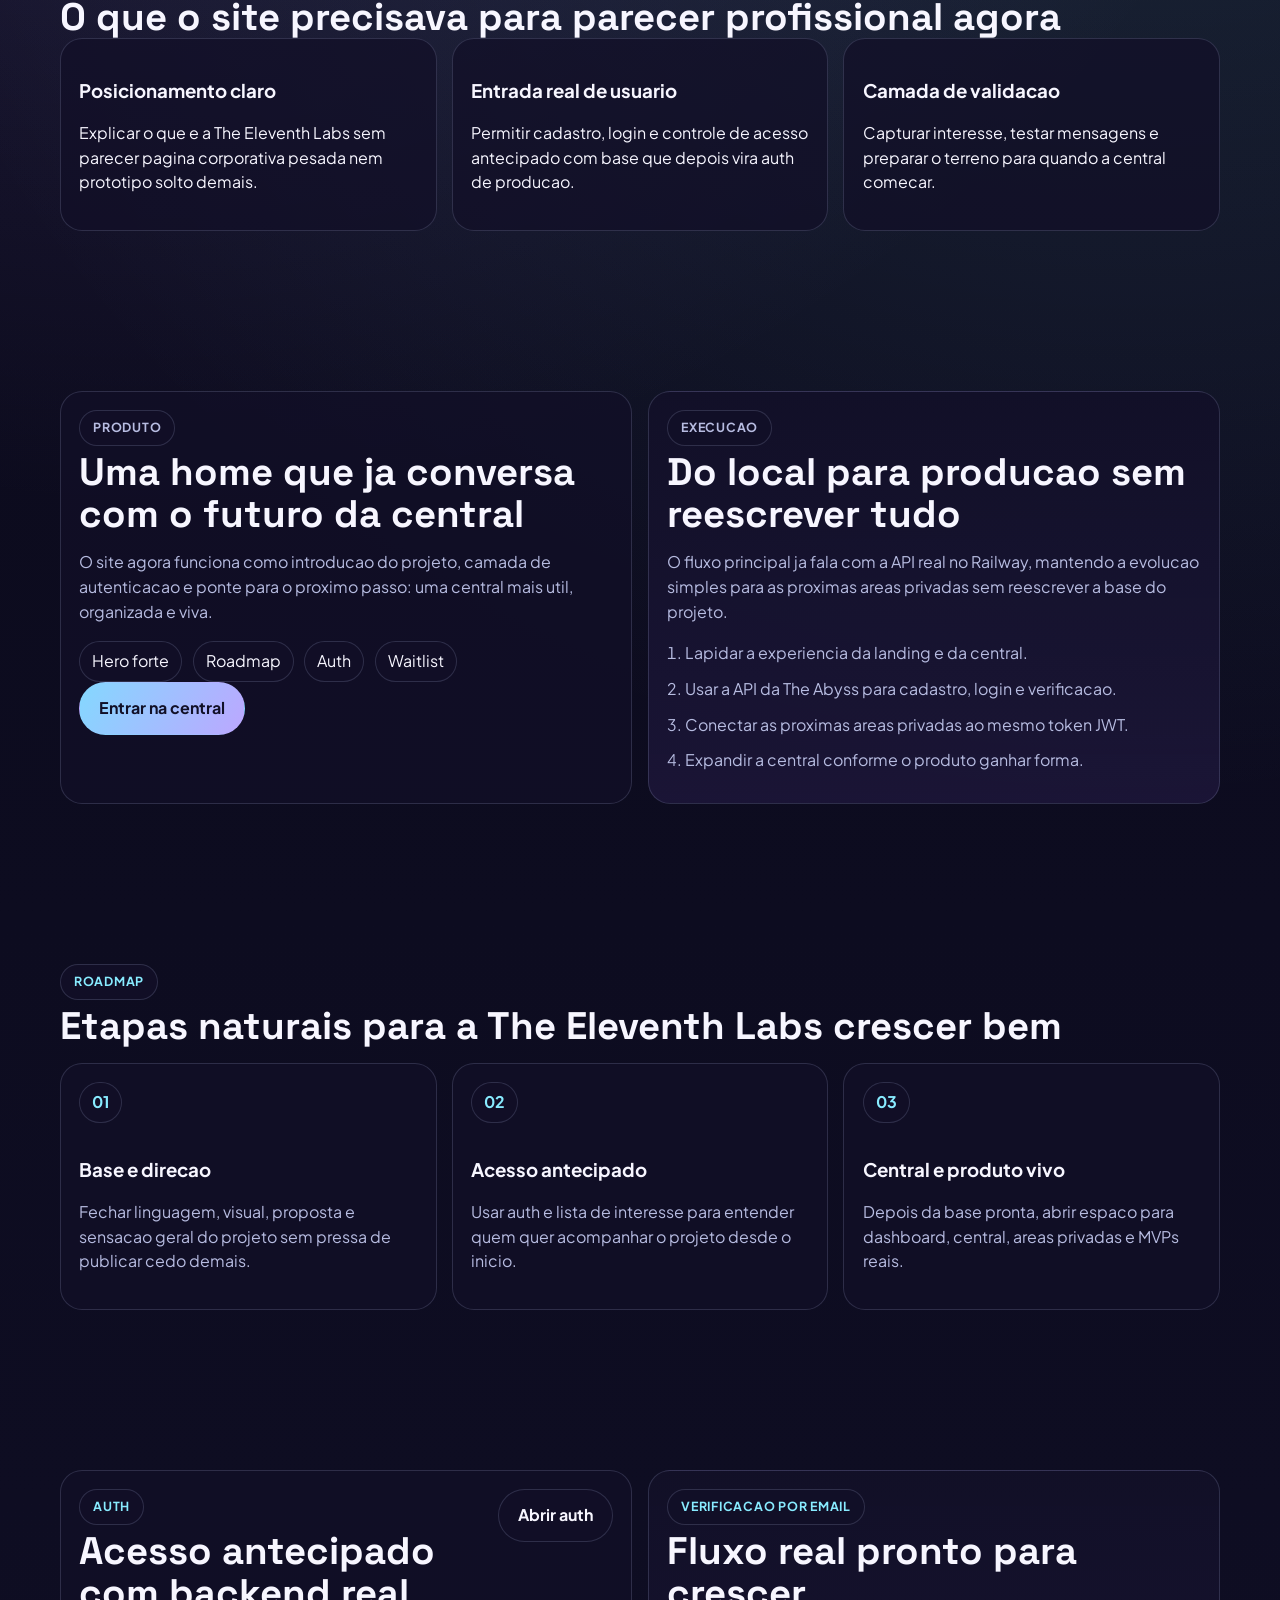
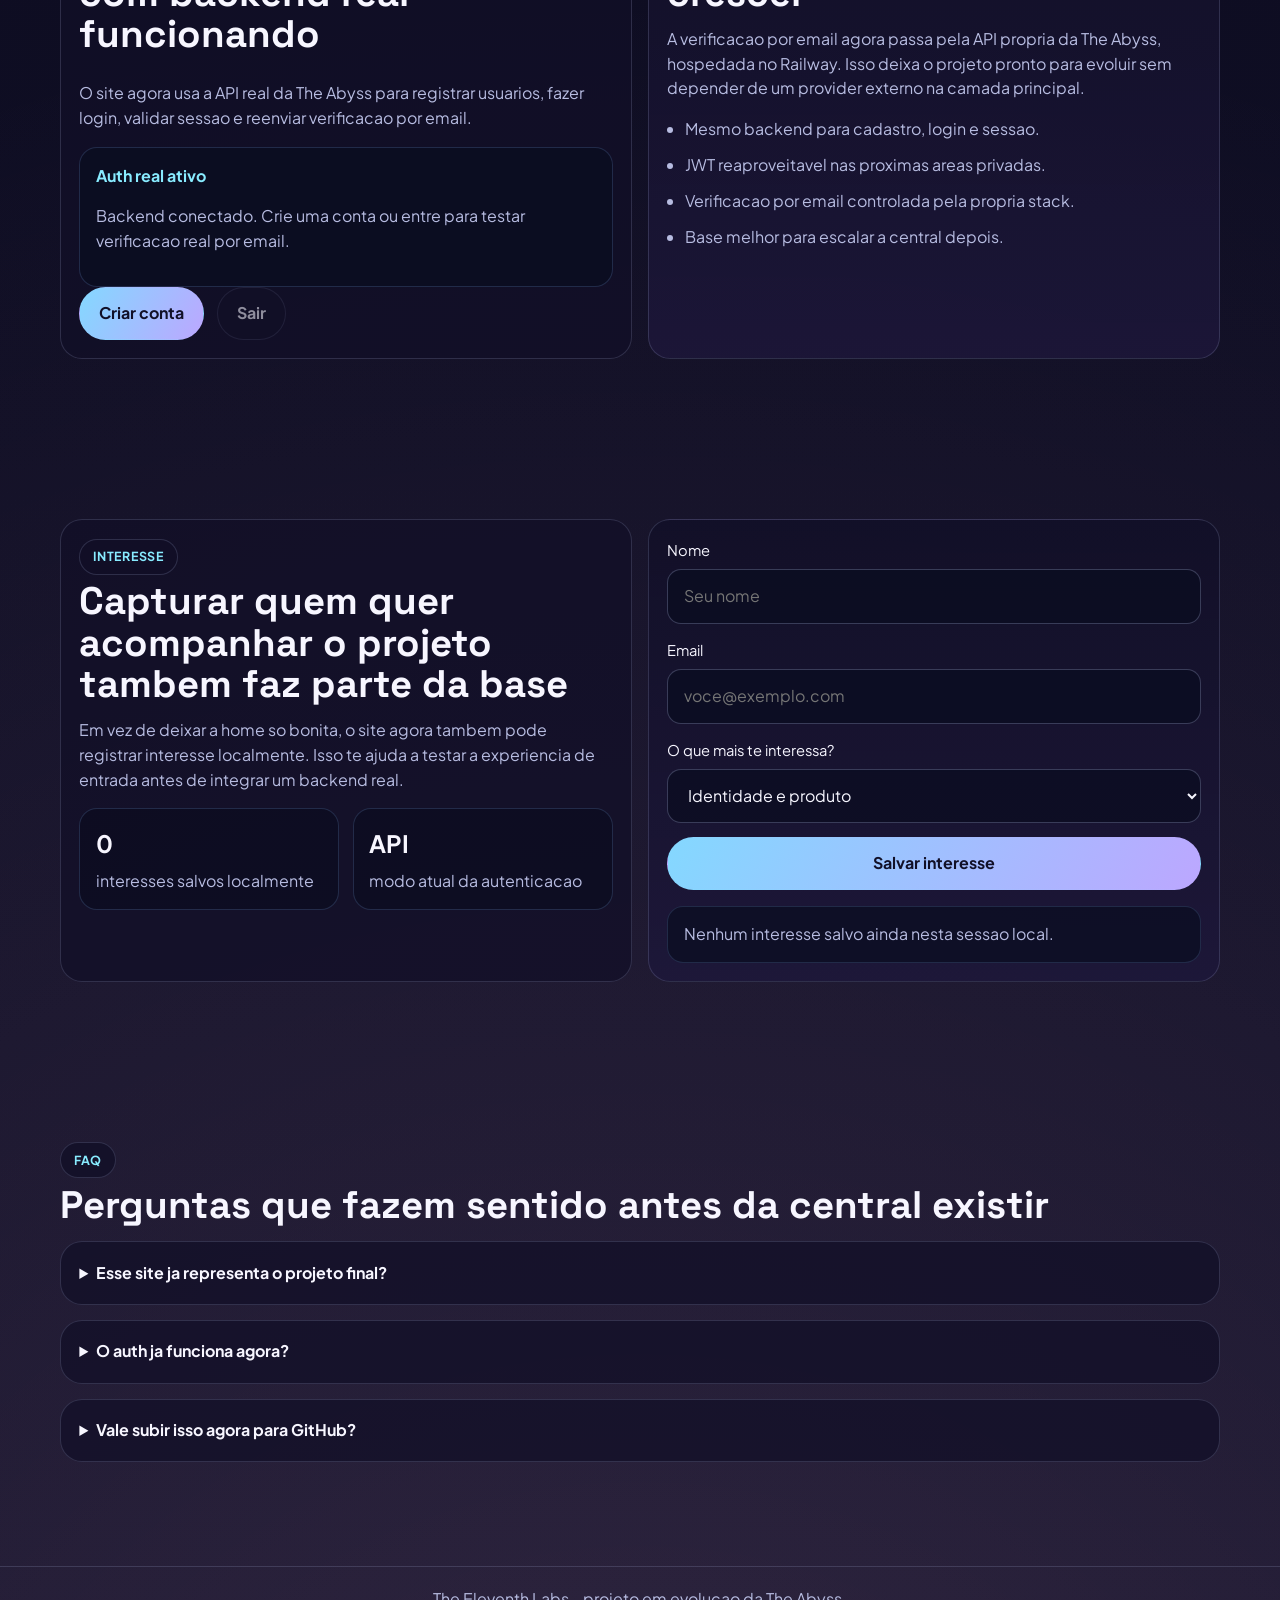
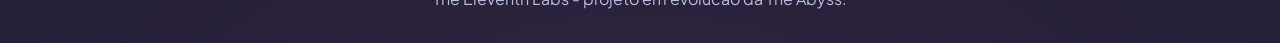
==== commit 98a39661: "feat: connect Eleventh Labs frontend to Railway auth API" ====
--- a/index.html
+++ b/index.html
@@ -64,7 +64,7 @@
             </article>
             <article class="hero-metric">
               <strong>Auth preparado</strong>
-              <span>Cadastro, login e verificacao prontos para testes locais e plugar Firebase depois.</span>
+              <span>Cadastro, login e verificacao conectados a API real da The Abyss no Railway.</span>
             </article>
             <article class="hero-metric">
               <strong>Direcao clara</strong>
@@ -76,7 +76,7 @@
         <aside class="hero-panel reveal-target">
           <div class="panel-status-row">
             <span class="panel-chip">Status</span>
-            <span id="authStatusBadge" class="panel-chip panel-chip-soft">Modo local</span>
+            <span id="authStatusBadge" class="panel-chip panel-chip-soft">API ativa</span>
           </div>
 
           <h2>Estado atual do projeto</h2>
@@ -88,7 +88,7 @@
 
           <div class="mini-console">
             <span class="mini-console-label">base pronta</span>
-            <code>landing + auth local + firebase ready + deploy futuro</code>
+            <code>landing + auth API + central v1 + deploy ativo</code>
           </div>
 
           <div class="panel-divider"></div>
@@ -153,12 +153,12 @@
         <article class="showcase-card showcase-card-alt reveal-target">
           <p class="section-kicker">Execucao</p>
           <h2>Do local para producao sem reescrever tudo</h2>
-          <p>O fluxo esta montado para voce testar localmente agora, validar o feeling do projeto e depois conectar Firebase e deploy com o minimo de retrabalho.</p>
+          <p>O fluxo principal ja fala com a API real no Railway, mantendo a evolucao simples para as proximas areas privadas sem reescrever a base do projeto.</p>
           <ol class="ordered-notes">
-            <li>Lapidar a experiencia local.</li>
-            <li>Ativar Firebase Auth para verificacao real por email.</li>
-            <li>Subir para GitHub quando o projeto estiver do jeito certo.</li>
-            <li>Fazer deploy quando fizer sentido abrir.</li>
+            <li>Lapidar a experiencia da landing e da central.</li>
+            <li>Usar a API da The Abyss para cadastro, login e verificacao.</li>
+            <li>Conectar as proximas areas privadas ao mesmo token JWT.</li>
+            <li>Expandir a central conforme o produto ganhar forma.</li>
           </ol>
         </article>
       </div>
@@ -192,16 +192,16 @@
           <div class="auth-card-header">
             <div>
               <p class="section-kicker">Auth</p>
-              <h2>Acesso antecipado com modo local funcionando</h2>
+              <h2>Acesso antecipado com backend real funcionando</h2>
             </div>
             <button class="btn btn-secondary auth-inline-btn" type="button" data-auth-open>Abrir auth</button>
           </div>
 
-          <p class="section-sub auth-sub">Sem Firebase configurado, o site usa um modo local de teste para registrar e entrar com usuarios no navegador. Quando voce quiser validacao real por email, e so plugar as chaves do Firebase.</p>
+          <p class="section-sub auth-sub">O site agora usa a API real da The Abyss para registrar usuarios, fazer login, validar sessao e reenviar verificacao por email.</p>
 
           <div class="auth-state-box">
-            <strong id="authStateTitle">Modo local ativo</strong>
-            <p id="authStateText">Voce ja consegue testar cadastro, login, sessao e status de verificacao localmente sem backend.</p>
+            <strong id="authStateTitle">Auth real ativo</strong>
+            <p id="authStateText">Voce ja consegue testar cadastro, login, sessao e verificacao com o backend em producao.</p>
           </div>
 
           <div class="auth-actions-row">
@@ -212,13 +212,13 @@
 
         <article class="auth-card auth-card-alt reveal-target">
           <p class="section-kicker">Verificacao por email</p>
-          <h2>Sistema gratis que vale a pena usar</h2>
-          <p class="section-sub">Para verificacao por email sem pagar agora, o melhor caminho aqui e <strong>Firebase Authentication</strong> no plano Spark. Ele resolve email e senha, envio de verificacao, sessao e funciona bem com site estatico.</p>
+          <h2>Fluxo real pronto para crescer</h2>
+          <p class="section-sub">A verificacao por email agora passa pela API propria da The Abyss, hospedada no Railway. Isso deixa o projeto pronto para evoluir sem depender de um provider externo na camada principal.</p>
           <ul class="bullet-list">
-            <li>Gratis para comecar.</li>
-            <li>Bom para localhost e deploy simples.</li>
-            <li>Resolve verificacao real por email sem backend proprio.</li>
-            <li>Pode continuar servindo quando o projeto crescer.</li>
+            <li>Mesmo backend para cadastro, login e sessao.</li>
+            <li>JWT reaproveitavel nas proximas areas privadas.</li>
+            <li>Verificacao por email controlada pela propria stack.</li>
+            <li>Base melhor para escalar a central depois.</li>
           </ul>
         </article>
       </div>
@@ -278,7 +278,7 @@
         </details>
         <details class="faq-item reveal-target">
           <summary>O auth ja funciona agora?</summary>
-          <p>Sim, em modo local para teste dentro do navegador. Para verificacao real por email, a recomendacao e usar Firebase Auth.</p>
+          <p>Sim. Cadastro, login, sessao e reenvio de verificacao ja usam a API real hospedada no Railway.</p>
         </details>
         <details class="faq-item reveal-target">
           <summary>Vale subir isso agora para GitHub?</summary>
@@ -298,7 +298,7 @@
       <button class="modal-close" type="button" aria-label="Fechar" data-auth-close>×</button>
       <p class="section-kicker">Acesso</p>
       <h2 id="authModalTitle">Cadastro e login</h2>
-      <p class="modal-subtitle">Em modo local, o site salva usuarios no navegador para voce testar a experiencia. Com Firebase configurado, o mesmo fluxo passa a usar verificacao real por email.</p>
+      <p class="modal-subtitle">Este fluxo ja usa a API real da The Abyss. Depois do cadastro, a verificacao por email continua no backend hospedado no Railway.</p>
 
       <form id="authForm" class="auth-form">
         <label>
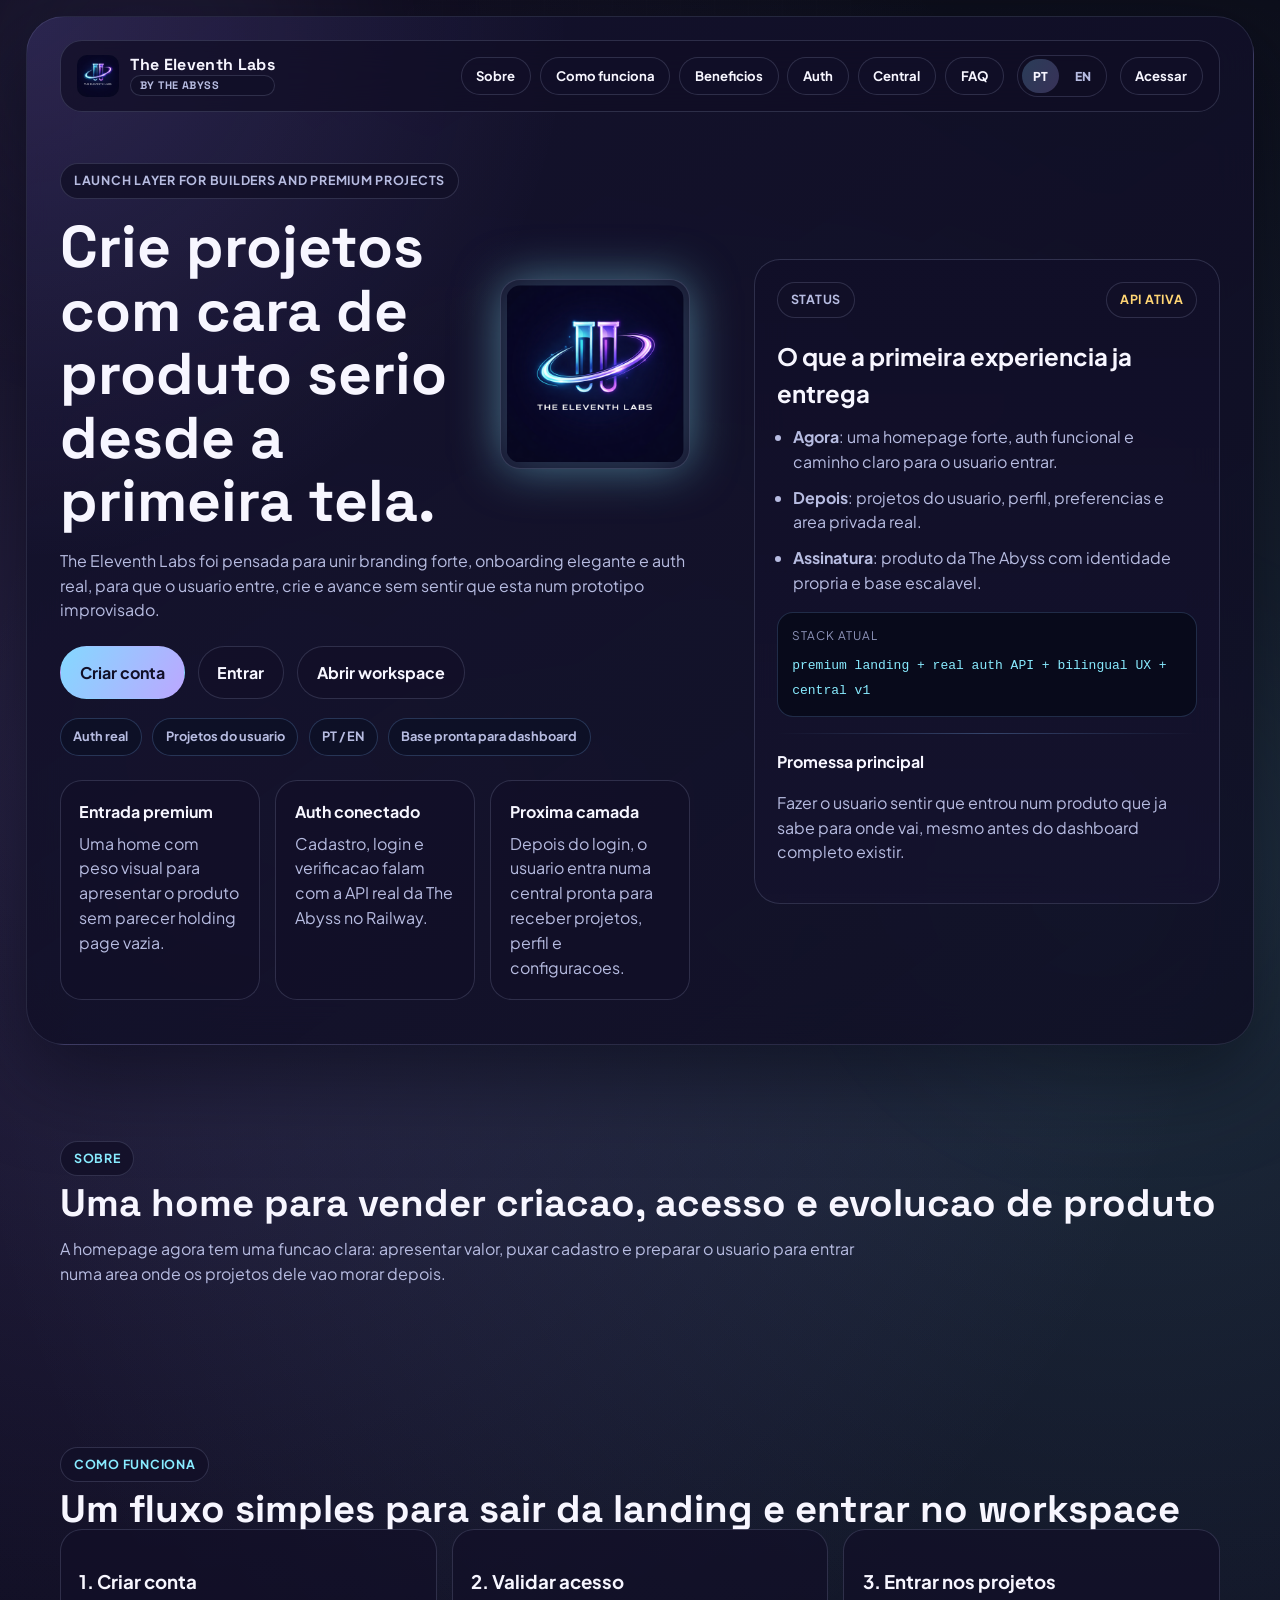
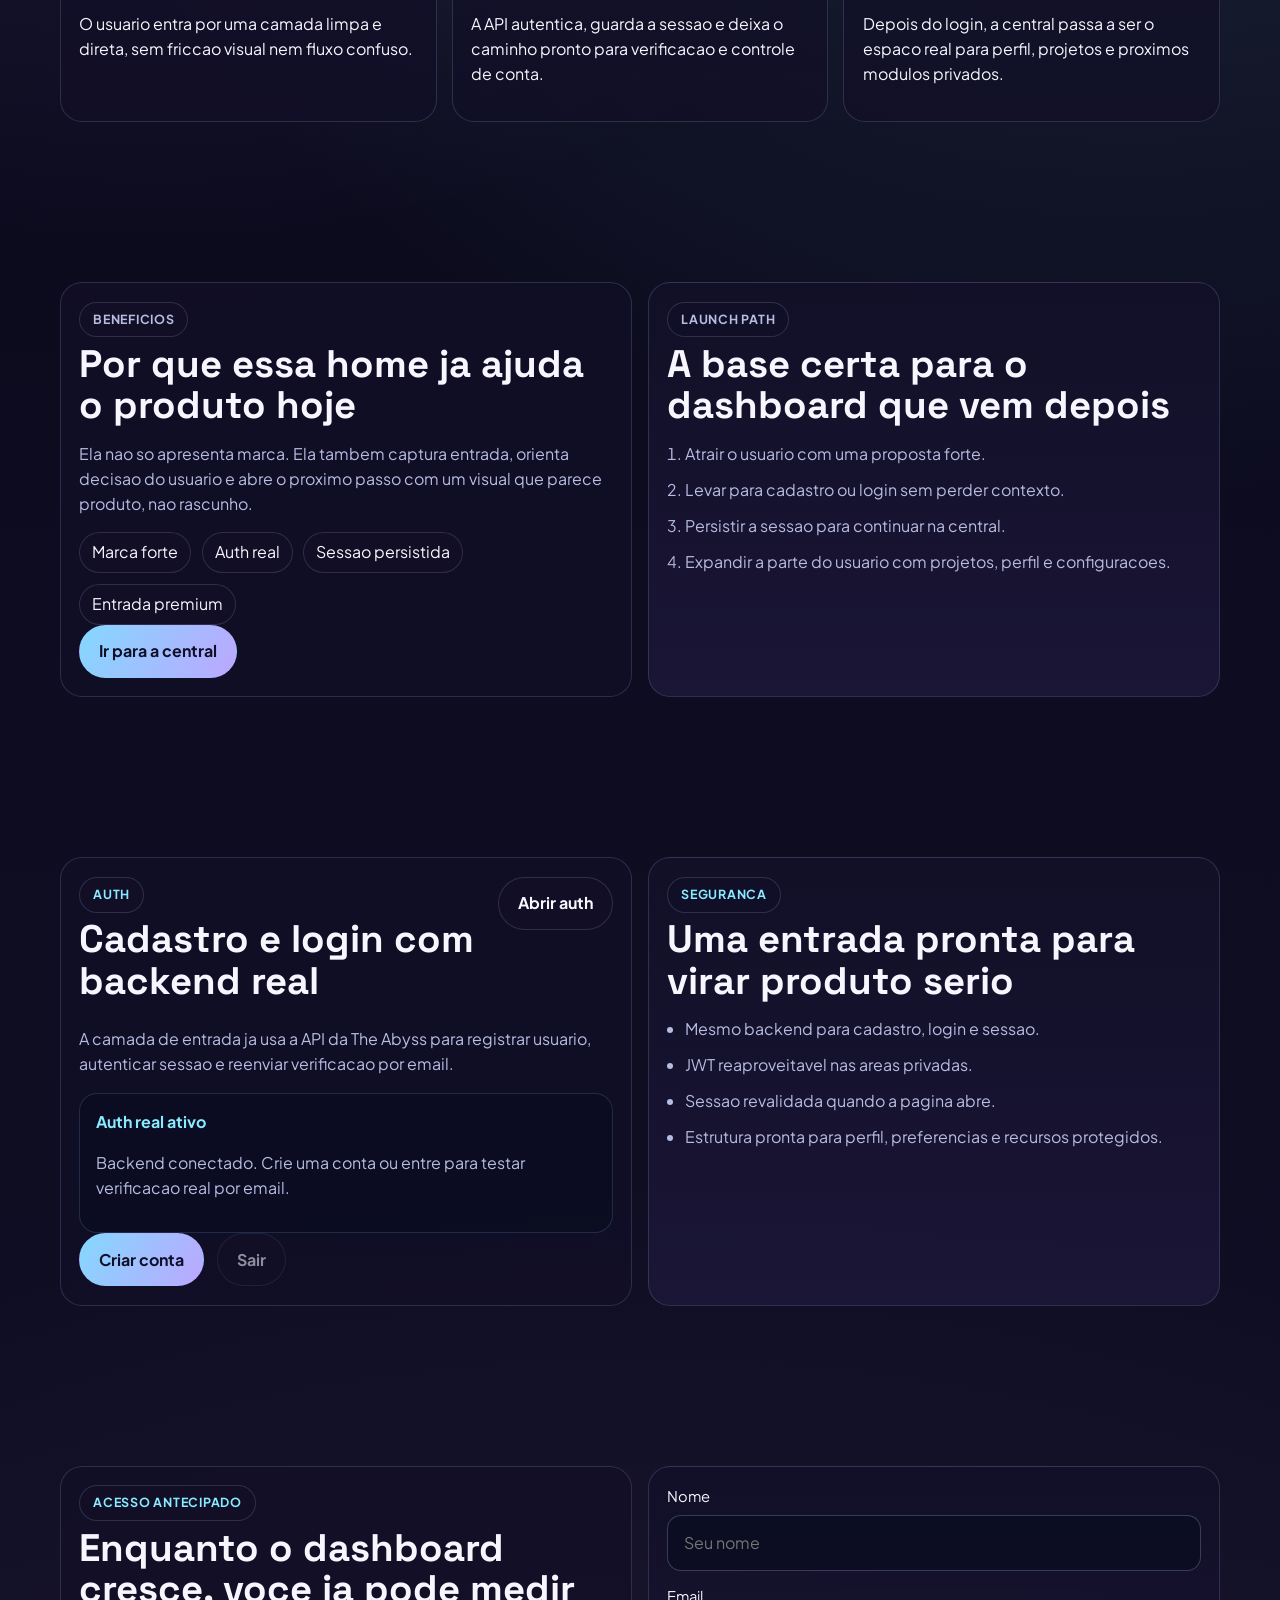
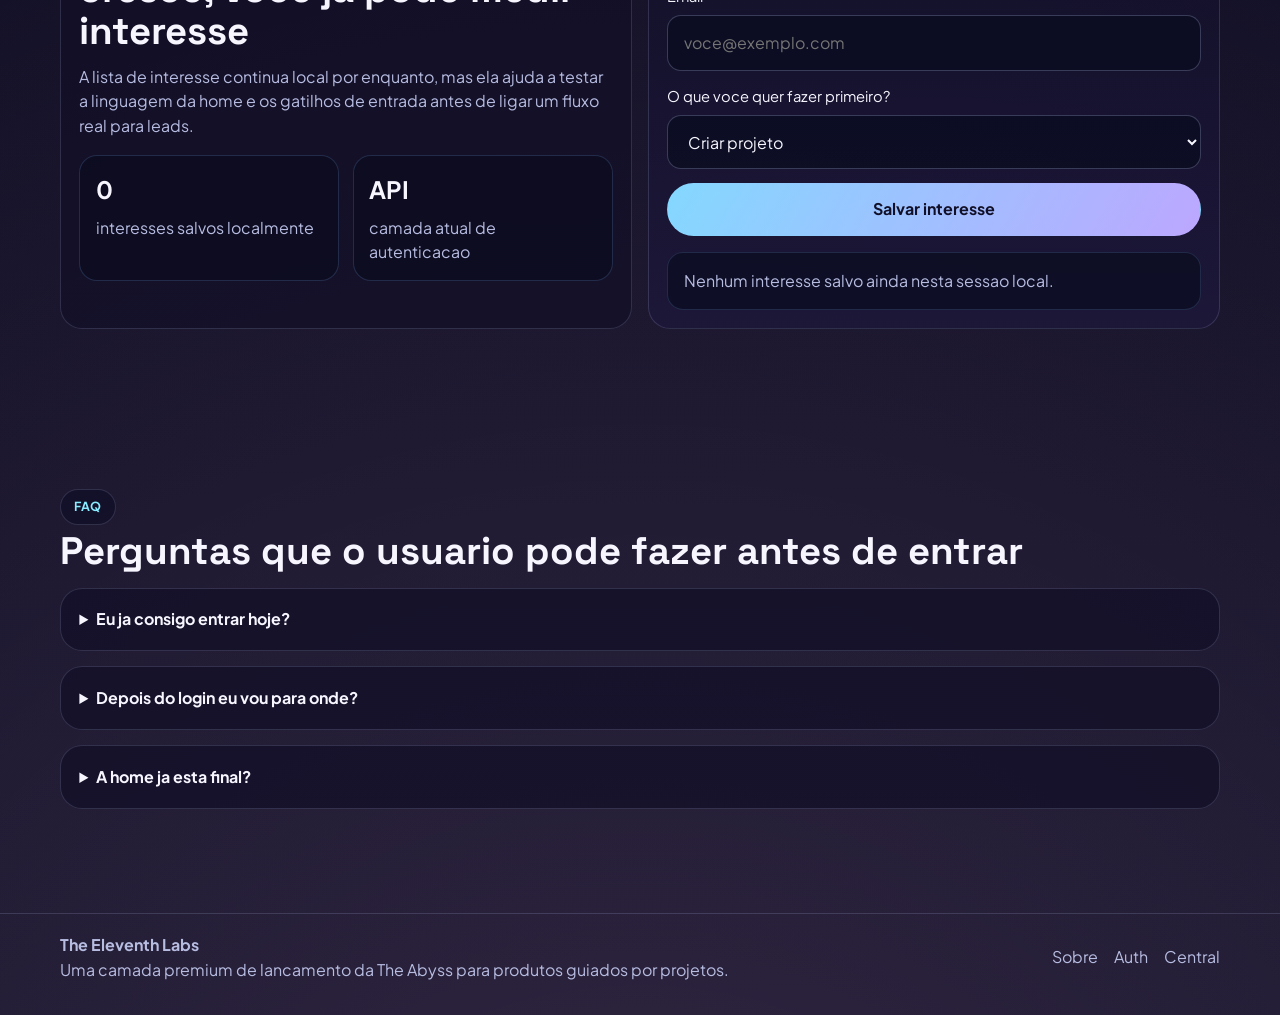
==== commit 07334579: "feat: rebuild homepage with premium bilingual onboarding" ====
--- a/index.html
+++ b/index.html
@@ -3,10 +3,10 @@
 <head>
   <meta charset="utf-8" />
   <meta name="viewport" content="width=device-width, initial-scale=1" />
-  <title>The Eleventh Labs | Projeto em evolucao pela The Abyss</title>
-  <meta name="description" content="The Eleventh Labs e um projeto em evolucao da The Abyss, com foco em produto, identidade visual, acesso antecipado e experimentacao real." />
+  <title>The Eleventh Labs | Build projects with a premium launch layer</title>
+  <meta name="description" content="The Eleventh Labs e a camada de entrada para criar projetos, abrir acesso e transformar ideias em produtos com identidade forte e auth real." />
   <meta property="og:title" content="The Eleventh Labs" />
-  <meta property="og:description" content="Projeto em evolucao da The Abyss com foco em produto, estrutura e acesso antecipado." />
+  <meta property="og:description" content="Create projects, open access and launch with a premium front layer powered by The Abyss." />
   <meta property="og:type" content="website" />
   <link rel="preconnect" href="https://fonts.googleapis.com" />
   <link rel="preconnect" href="https://fonts.gstatic.com" crossorigin />
@@ -31,71 +31,82 @@
 
         <div class="nav-right">
           <div class="nav-links">
-            <a class="nav-pill" href="#sobre">Sobre</a>
-            <a class="nav-pill" href="#estrutura">Estrutura</a>
-            <a class="nav-pill" href="#roadmap">Roadmap</a>
-            <a class="nav-pill" href="#auth">Auth</a>
-            <a class="nav-pill" href="central.html">Central</a>
+            <a class="nav-pill" href="#sobre" data-i18n="nav_about">Sobre</a>
+            <a class="nav-pill" href="#como-funciona" data-i18n="nav_how">Como funciona</a>
+            <a class="nav-pill" href="#beneficios" data-i18n="nav_benefits">Beneficios</a>
+            <a class="nav-pill" href="#auth" data-i18n="nav_auth">Auth</a>
+            <a class="nav-pill" href="central.html" data-i18n="nav_central">Central</a>
             <a class="nav-pill" href="#faq">FAQ</a>
           </div>
-          <button class="nav-auth-btn" type="button" data-auth-open>Acessar</button>
+          <div class="language-switch" aria-label="Language switcher">
+            <button class="lang-btn is-active" type="button" data-lang="pt">PT</button>
+            <button class="lang-btn" type="button" data-lang="en">EN</button>
+          </div>
+          <button class="nav-auth-btn" type="button" data-auth-open data-i18n="nav_access">Acessar</button>
         </div>
       </nav>
 
       <div class="hero-grid">
         <div class="hero-copy">
-          <p class="hero-kicker">Projeto em evolucao com base profissional</p>
+          <p class="hero-kicker" data-i18n="hero_kicker">Launch layer for builders and premium projects</p>
           <div class="headline-row">
-            <h1>The Eleventh Labs esta sendo construida para sair do conceito e virar produto de verdade.</h1>
+            <h1 data-i18n="hero_title">Crie projetos com cara de produto serio desde a primeira tela.</h1>
             <img src="logo.png" alt="The Eleventh Labs" class="headline-logo" />
           </div>
-          <p class="hero-subtitle">A proposta aqui nao e fingir que tudo ja esta pronto. E deixar a base certa: identidade forte, narrativa clara, auth pronto para acesso antecipado e estrutura de site que aguenta crescer sem parecer remendo.</p>
+          <p class="hero-subtitle" data-i18n="hero_subtitle">The Eleventh Labs foi pensada para unir branding forte, onboarding elegante e auth real, para que o usuario entre, crie e avance sem sentir que esta num prototipo improvisado.</p>
 
           <div class="hero-actions">
-            <a class="btn btn-primary" href="#estrutura">Ver estrutura</a>
-            <a class="btn btn-secondary" href="central.html">Abrir central v1</a>
-            <button class="btn btn-secondary" type="button" data-auth-open>Entrar no acesso antecipado</button>
+            <button class="btn btn-primary" type="button" data-auth-open data-i18n="hero_cta_primary">Criar conta</button>
+            <button class="btn btn-secondary" type="button" data-auth-open data-i18n="hero_cta_secondary">Entrar</button>
+            <a class="btn btn-secondary" href="central.html" data-i18n="hero_cta_workspace">Abrir workspace</a>
+          </div>
+
+          <div class="signal-strip reveal-target">
+            <span class="signal-pill" data-i18n="signal_auth">Auth real</span>
+            <span class="signal-pill" data-i18n="signal_projects">Projetos do usuario</span>
+            <span class="signal-pill" data-i18n="signal_bilingual">PT / EN</span>
+            <span class="signal-pill" data-i18n="signal_ready">Base pronta para dashboard</span>
           </div>
 
           <div class="hero-metrics reveal-target">
             <article class="hero-metric">
-              <strong>Landing fechada</strong>
-              <span>Mensagem, visual e seções pensadas para apresentar o projeto sem cara de rascunho.</span>
+              <strong data-i18n="metric_1_title">Entrada premium</strong>
+              <span data-i18n="metric_1_text">Uma home com peso visual para apresentar o produto sem parecer holding page vazia.</span>
             </article>
             <article class="hero-metric">
-              <strong>Auth preparado</strong>
-              <span>Cadastro, login e verificacao conectados a API real da The Abyss no Railway.</span>
+              <strong data-i18n="metric_2_title">Auth conectado</strong>
+              <span data-i18n="metric_2_text">Cadastro, login e verificacao falam com a API real da The Abyss no Railway.</span>
             </article>
             <article class="hero-metric">
-              <strong>Direcao clara</strong>
-              <span>Roadmap e estrutura para voce validar antes de subir para GitHub e Railway.</span>
+              <strong data-i18n="metric_3_title">Proxima camada</strong>
+              <span data-i18n="metric_3_text">Depois do login, o usuario entra numa central pronta para receber projetos, perfil e configuracoes.</span>
             </article>
           </div>
         </div>
 
         <aside class="hero-panel reveal-target">
           <div class="panel-status-row">
-            <span class="panel-chip">Status</span>
+            <span class="panel-chip" data-i18n="panel_status">Status</span>
             <span id="authStatusBadge" class="panel-chip panel-chip-soft">API ativa</span>
           </div>
 
-          <h2>Estado atual do projeto</h2>
+          <h2 data-i18n="panel_title">What the first experience already delivers</h2>
           <ul class="project-pulse">
-            <li><strong>Agora</strong>: lapidando narrativa, visual e fluxo de entrada.</li>
-            <li><strong>Proxima fase</strong>: abrir acesso antecipado e medir interesse real.</li>
-            <li><strong>Assinatura</strong>: projeto da The Abyss, com identidade propria.</li>
+            <li><strong data-i18n="pulse_now_label">Agora</strong>: <span data-i18n="pulse_now_text">uma homepage forte, auth funcional e caminho claro para o usuario entrar.</span></li>
+            <li><strong data-i18n="pulse_next_label">Depois</strong>: <span data-i18n="pulse_next_text">projetos do usuario, perfil, preferencias e area privada real.</span></li>
+            <li><strong data-i18n="pulse_signature_label">Assinatura</strong>: <span data-i18n="pulse_signature_text">produto da The Abyss com identidade propria e base escalavel.</span></li>
           </ul>
 
           <div class="mini-console">
-            <span class="mini-console-label">base pronta</span>
-            <code>landing + auth API + central v1 + deploy ativo</code>
+            <span class="mini-console-label" data-i18n="console_label">Current stack</span>
+            <code data-i18n="console_text">premium landing + real auth API + bilingual UX + central v1</code>
           </div>
 
           <div class="panel-divider"></div>
 
           <div class="panel-note">
-            <strong>Decisao certa agora</strong>
-            <p>Testar localmente, ajustar o produto e so depois versionar, publicar e colocar em producao.</p>
+            <strong data-i18n="panel_note_title">Main promise</strong>
+            <p data-i18n="panel_note_text">Fazer o usuario sentir que entrou num produto que ja sabe para onde vai, mesmo antes do dashboard completo existir.</p>
           </div>
         </aside>
       </div>
@@ -104,84 +115,61 @@
 
   <main>
     <section class="section container" id="sobre">
-      <p class="section-kicker">Sobre</p>
-      <h2>Uma base pensada para durar mais que uma landing bonita</h2>
-      <p class="section-sub">Esse site serve como ponto de posicionamento, experimento de produto e porta de entrada para acesso antecipado. A ideia e deixar o projeto com aparencia forte, mas tambem com funcao real desde cedo.</p>
-    </section>
-
-    <section class="section container cards-section" id="estrutura">
+      <p class="section-kicker" data-i18n="about_kicker">Sobre</p>
+      <h2 data-i18n="about_title">Uma home para vender criacao, acesso e evolucao de produto</h2>
+      <p class="section-sub" data-i18n="about_text">A homepage agora tem uma funcao clara: apresentar valor, puxar cadastro e preparar o usuario para entrar numa area onde os projetos dele vao morar depois.</p>
+    </section>
+
+    <section class="section container cards-section" id="como-funciona">
       <div class="section-heading">
         <div>
-          <p class="section-kicker">Estrutura</p>
-          <h2>O que o site precisava para parecer profissional agora</h2>
+          <p class="section-kicker" data-i18n="how_kicker">Como funciona</p>
+          <h2 data-i18n="how_title">Um fluxo simples para sair da landing e entrar no workspace</h2>
         </div>
       </div>
 
       <div class="cards">
         <article class="card reveal-target">
-          <h3>Posicionamento claro</h3>
-          <p>Explicar o que e a The Eleventh Labs sem parecer pagina corporativa pesada nem prototipo solto demais.</p>
+          <h3 data-i18n="how_card_1_title">1. Criar conta</h3>
+          <p data-i18n="how_card_1_text">O usuario entra por uma camada limpa e direta, sem friccao visual nem fluxo confuso.</p>
         </article>
         <article class="card reveal-target">
-          <h3>Entrada real de usuario</h3>
-          <p>Permitir cadastro, login e controle de acesso antecipado com base que depois vira auth de producao.</p>
+          <h3 data-i18n="how_card_2_title">2. Validar acesso</h3>
+          <p data-i18n="how_card_2_text">A API autentica, guarda a sessao e deixa o caminho pronto para verificacao e controle de conta.</p>
         </article>
         <article class="card reveal-target">
-          <h3>Camada de validacao</h3>
-          <p>Capturar interesse, testar mensagens e preparar o terreno para quando a central comecar.</p>
-        </article>
-      </div>
-    </section>
-
-    <section class="section container showcase-section">
+          <h3 data-i18n="how_card_3_title">3. Entrar nos projetos</h3>
+          <p data-i18n="how_card_3_text">Depois do login, a central passa a ser o espaco real para perfil, projetos e proximos modulos privados.</p>
+        </article>
+      </div>
+    </section>
+
+    <section class="section container showcase-section" id="beneficios">
       <div class="showcase-grid">
         <article class="showcase-card reveal-target">
-          <p class="section-kicker">Produto</p>
-          <h2>Uma home que ja conversa com o futuro da central</h2>
-          <p>O site agora funciona como introducao do projeto, camada de autenticacao e ponte para o proximo passo: uma central mais util, organizada e viva.</p>
+          <p class="section-kicker" data-i18n="benefits_kicker">Beneficios</p>
+          <h2 data-i18n="benefits_title">Por que essa home ja ajuda o produto hoje</h2>
+          <p data-i18n="benefits_text">Ela nao so apresenta marca. Ela tambem captura entrada, orienta decisao do usuario e abre o proximo passo com um visual que parece produto, nao rascunho.</p>
           <div class="stack-list">
-            <span>Hero forte</span>
-            <span>Roadmap</span>
-            <span>Auth</span>
-            <span>Waitlist</span>
+            <span data-i18n="benefit_chip_1">Marca forte</span>
+            <span data-i18n="benefit_chip_2">Auth real</span>
+            <span data-i18n="benefit_chip_3">Sessao persistida</span>
+            <span data-i18n="benefit_chip_4">Entrada premium</span>
           </div>
           <div class="showcase-actions">
-            <a class="btn btn-primary" href="central.html">Entrar na central</a>
+            <a class="btn btn-primary" href="central.html" data-i18n="benefits_cta">Ir para a central</a>
           </div>
         </article>
 
         <article class="showcase-card showcase-card-alt reveal-target">
-          <p class="section-kicker">Execucao</p>
-          <h2>Do local para producao sem reescrever tudo</h2>
-          <p>O fluxo principal ja fala com a API real no Railway, mantendo a evolucao simples para as proximas areas privadas sem reescrever a base do projeto.</p>
+          <p class="section-kicker" data-i18n="launch_kicker">Launch path</p>
+          <h2 data-i18n="launch_title">A base certa para o dashboard que vem depois</h2>
           <ol class="ordered-notes">
-            <li>Lapidar a experiencia da landing e da central.</li>
-            <li>Usar a API da The Abyss para cadastro, login e verificacao.</li>
-            <li>Conectar as proximas areas privadas ao mesmo token JWT.</li>
-            <li>Expandir a central conforme o produto ganhar forma.</li>
+            <li data-i18n="launch_step_1">Atrair o usuario com uma proposta forte.</li>
+            <li data-i18n="launch_step_2">Levar para cadastro ou login sem perder contexto.</li>
+            <li data-i18n="launch_step_3">Persistir a sessao para continuar na central.</li>
+            <li data-i18n="launch_step_4">Expandir a parte do usuario com projetos, perfil e configuracoes.</li>
           </ol>
-        </article>
-      </div>
-    </section>
-
-    <section class="section container roadmap-section" id="roadmap">
-      <p class="section-kicker">Roadmap</p>
-      <h2>Etapas naturais para a The Eleventh Labs crescer bem</h2>
-      <div class="roadmap-grid">
-        <article class="roadmap-item reveal-target">
-          <span class="roadmap-step">01</span>
-          <h3>Base e direcao</h3>
-          <p>Fechar linguagem, visual, proposta e sensacao geral do projeto sem pressa de publicar cedo demais.</p>
-        </article>
-        <article class="roadmap-item reveal-target">
-          <span class="roadmap-step">02</span>
-          <h3>Acesso antecipado</h3>
-          <p>Usar auth e lista de interesse para entender quem quer acompanhar o projeto desde o inicio.</p>
-        </article>
-        <article class="roadmap-item reveal-target">
-          <span class="roadmap-step">03</span>
-          <h3>Central e produto vivo</h3>
-          <p>Depois da base pronta, abrir espaco para dashboard, central, areas privadas e MVPs reais.</p>
         </article>
       </div>
     </section>
@@ -191,13 +179,13 @@
         <article class="auth-card reveal-target">
           <div class="auth-card-header">
             <div>
-              <p class="section-kicker">Auth</p>
-              <h2>Acesso antecipado com backend real funcionando</h2>
+              <p class="section-kicker" data-i18n="auth_kicker">Auth</p>
+              <h2 data-i18n="auth_title">Cadastro e login com backend real</h2>
             </div>
-            <button class="btn btn-secondary auth-inline-btn" type="button" data-auth-open>Abrir auth</button>
-          </div>
-
-          <p class="section-sub auth-sub">O site agora usa a API real da The Abyss para registrar usuarios, fazer login, validar sessao e reenviar verificacao por email.</p>
+            <button class="btn btn-secondary auth-inline-btn" type="button" data-auth-open data-i18n="auth_open">Abrir auth</button>
+          </div>
+
+          <p class="section-sub auth-sub" data-i18n="auth_text">A camada de entrada ja usa a API da The Abyss para registrar usuario, autenticar sessao e reenviar verificacao por email.</p>
 
           <div class="auth-state-box">
             <strong id="authStateTitle">Auth real ativo</strong>
@@ -205,20 +193,19 @@
           </div>
 
           <div class="auth-actions-row">
-            <button class="btn btn-primary" type="button" data-auth-open>Criar conta</button>
-            <button id="logoutBtn" class="btn btn-secondary" type="button" disabled>Sair</button>
+            <button class="btn btn-primary" type="button" data-auth-open data-i18n="auth_create">Criar conta</button>
+            <button id="logoutBtn" class="btn btn-secondary" type="button" disabled data-i18n="auth_logout">Sair</button>
           </div>
         </article>
 
         <article class="auth-card auth-card-alt reveal-target">
-          <p class="section-kicker">Verificacao por email</p>
-          <h2>Fluxo real pronto para crescer</h2>
-          <p class="section-sub">A verificacao por email agora passa pela API propria da The Abyss, hospedada no Railway. Isso deixa o projeto pronto para evoluir sem depender de um provider externo na camada principal.</p>
+          <p class="section-kicker" data-i18n="security_kicker">Seguranca</p>
+          <h2 data-i18n="security_title">Uma entrada pronta para virar produto serio</h2>
           <ul class="bullet-list">
-            <li>Mesmo backend para cadastro, login e sessao.</li>
-            <li>JWT reaproveitavel nas proximas areas privadas.</li>
-            <li>Verificacao por email controlada pela propria stack.</li>
-            <li>Base melhor para escalar a central depois.</li>
+            <li data-i18n="security_item_1">Mesmo backend para cadastro, login e sessao.</li>
+            <li data-i18n="security_item_2">JWT reaproveitavel nas areas privadas.</li>
+            <li data-i18n="security_item_3">Sessao revalidada quando a pagina abre.</li>
+            <li data-i18n="security_item_4">Estrutura pronta para perfil, preferencias e recursos protegidos.</li>
           </ul>
         </article>
       </div>
@@ -227,17 +214,17 @@
     <section class="section container waitlist-section" id="interesse">
       <div class="waitlist-grid">
         <article class="waitlist-copy reveal-target">
-          <p class="section-kicker">Interesse</p>
-          <h2>Capturar quem quer acompanhar o projeto tambem faz parte da base</h2>
-          <p class="section-sub">Em vez de deixar a home so bonita, o site agora tambem pode registrar interesse localmente. Isso te ajuda a testar a experiencia de entrada antes de integrar um backend real.</p>
+          <p class="section-kicker" data-i18n="access_kicker">Acesso antecipado</p>
+          <h2 data-i18n="access_title">Enquanto o dashboard cresce, voce ja pode medir interesse</h2>
+          <p class="section-sub" data-i18n="access_text">A lista de interesse continua local por enquanto, mas ela ajuda a testar a linguagem da home e os gatilhos de entrada antes de ligar um fluxo real para leads.</p>
           <div class="waitlist-stats">
             <div class="waitlist-stat">
               <strong id="waitlistCount">0</strong>
-              <span>interesses salvos localmente</span>
+              <span data-i18n="access_stat_1">interesses salvos localmente</span>
             </div>
             <div class="waitlist-stat">
-              <strong id="authModeLabel">Local</strong>
-              <span>modo atual da autenticacao</span>
+              <strong id="authModeLabel">API</strong>
+              <span data-i18n="access_stat_2">camada atual de autenticacao</span>
             </div>
           </div>
         </article>
@@ -245,80 +232,90 @@
         <article class="waitlist-card reveal-target">
           <form id="waitlistForm" class="waitlist-form">
             <label>
-              <span>Nome</span>
+              <span data-i18n="form_name">Nome</span>
               <input id="waitlistName" name="name" type="text" placeholder="Seu nome" required />
             </label>
             <label>
-              <span>Email</span>
+              <span data-i18n="form_email">Email</span>
               <input id="waitlistEmail" name="email" type="email" placeholder="voce@exemplo.com" required />
             </label>
             <label>
-              <span>O que mais te interessa?</span>
+              <span data-i18n="form_interest">O que voce quer fazer primeiro?</span>
               <select id="waitlistInterest" name="interest">
-                <option value="Identidade e produto">Identidade e produto</option>
-                <option value="Acesso antecipado">Acesso antecipado</option>
-                <option value="Central futura">Central futura</option>
-                <option value="Projetos da The Abyss">Projetos da The Abyss</option>
+                <option value="Criar projeto" data-i18n="interest_1">Criar projeto</option>
+                <option value="Entrar no workspace" data-i18n="interest_2">Entrar no workspace</option>
+                <option value="Ver a central" data-i18n="interest_3">Ver a central</option>
+                <option value="Acompanhar o lancamento" data-i18n="interest_4">Acompanhar o lancamento</option>
               </select>
             </label>
-            <button class="btn btn-primary" type="submit">Salvar interesse</button>
+            <button class="btn btn-primary" type="submit" data-i18n="form_submit">Salvar interesse</button>
           </form>
-          <div id="waitlistFeedback" class="waitlist-feedback">Nenhum interesse salvo ainda nesta sessao local.</div>
+          <div id="waitlistFeedback" class="waitlist-feedback" data-i18n="waitlist_empty">Nenhum interesse salvo ainda nesta sessao local.</div>
         </article>
       </div>
     </section>
 
     <section class="section container faq-section" id="faq">
       <p class="section-kicker">FAQ</p>
-      <h2>Perguntas que fazem sentido antes da central existir</h2>
+      <h2 data-i18n="faq_title">Perguntas que o usuario pode fazer antes de entrar</h2>
       <div class="faq-grid">
         <details class="faq-item reveal-target">
-          <summary>Esse site ja representa o projeto final?</summary>
-          <p>Nao. Ele representa uma base profissional para o projeto crescer direito, sem a pressa de publicar algo mal resolvido.</p>
+          <summary data-i18n="faq_q1">Eu ja consigo entrar hoje?</summary>
+          <p data-i18n="faq_a1">Sim. A home ja conversa com a API real para cadastro, login, sessao e reenvio de verificacao.</p>
         </details>
         <details class="faq-item reveal-target">
-          <summary>O auth ja funciona agora?</summary>
-          <p>Sim. Cadastro, login, sessao e reenvio de verificacao ja usam a API real hospedada no Railway.</p>
+          <summary data-i18n="faq_q2">Depois do login eu vou para onde?</summary>
+          <p data-i18n="faq_a2">Para a central, que ja reconhece a sessao atual e esta pronta para evoluir para projetos, perfil e configuracoes.</p>
         </details>
         <details class="faq-item reveal-target">
-          <summary>Vale subir isso agora para GitHub?</summary>
-          <p>So quando a base estiver do jeito certo para voce. No momento, testar localmente ainda e a melhor estrategia.</p>
+          <summary data-i18n="faq_q3">A home ja esta final?</summary>
+          <p data-i18n="faq_a3">Nao. Ela ja esta forte o suficiente para funcionar agora, mas ainda pode evoluir junto com o produto.</p>
         </details>
       </div>
     </section>
   </main>
 
   <footer>
-    <span>The Eleventh Labs - projeto em evolucao da The Abyss.</span>
+    <div class="container footer-shell">
+      <div>
+        <strong>The Eleventh Labs</strong>
+        <span data-i18n="footer_text">A premium launch layer by The Abyss for project-driven products.</span>
+      </div>
+      <div class="footer-links">
+        <a href="#sobre" data-i18n="nav_about">Sobre</a>
+        <a href="#auth" data-i18n="nav_auth">Auth</a>
+        <a href="central.html" data-i18n="nav_central">Central</a>
+      </div>
+    </div>
   </footer>
 
   <div id="authModal" class="modal" aria-hidden="true">
     <div class="modal-backdrop" data-auth-close></div>
     <div class="modal-dialog" role="dialog" aria-modal="true" aria-labelledby="authModalTitle">
       <button class="modal-close" type="button" aria-label="Fechar" data-auth-close>×</button>
-      <p class="section-kicker">Acesso</p>
-      <h2 id="authModalTitle">Cadastro e login</h2>
-      <p class="modal-subtitle">Este fluxo ja usa a API real da The Abyss. Depois do cadastro, a verificacao por email continua no backend hospedado no Railway.</p>
+      <p class="section-kicker" data-i18n="modal_kicker">Acesso</p>
+      <h2 id="authModalTitle" data-i18n="modal_title">Cadastro e login</h2>
+      <p class="modal-subtitle" data-i18n="modal_subtitle">Este fluxo ja usa a API real da The Abyss. Depois do cadastro, a verificacao por email continua no backend hospedado no Railway.</p>
 
       <form id="authForm" class="auth-form">
         <label>
-          <span>Email</span>
+          <span data-i18n="form_email">Email</span>
           <input id="emailInput" name="email" type="email" placeholder="voce@exemplo.com" required />
         </label>
         <label>
-          <span>Senha</span>
+          <span data-i18n="modal_password">Senha</span>
           <input id="passwordInput" name="password" type="password" placeholder="Minimo de 6 caracteres" minlength="6" required />
         </label>
         <div class="form-actions">
-          <button id="registerBtn" class="btn btn-primary" type="submit">Criar conta</button>
-          <button id="loginBtn" class="btn btn-secondary" type="button">Entrar</button>
+          <button id="registerBtn" class="btn btn-primary" type="submit" data-i18n="modal_register">Criar conta</button>
+          <button id="loginBtn" class="btn btn-secondary" type="button" data-i18n="modal_login">Entrar</button>
         </div>
         <div class="form-actions form-actions-secondary">
-          <button id="verifyBtn" class="btn btn-secondary" type="button" disabled>Verificar email</button>
+          <button id="verifyBtn" class="btn btn-secondary" type="button" disabled data-i18n="modal_verify">Reenviar verificacao</button>
         </div>
       </form>
 
-      <div id="authFeedback" class="auth-feedback">Preencha seu email e senha para testar o fluxo.</div>
+      <div id="authFeedback" class="auth-feedback" data-i18n="modal_feedback">Preencha seu email e senha para testar o fluxo.</div>
     </div>
   </div>
 
--- a/styles.css
+++ b/styles.css
@@ -177,6 +177,37 @@
   gap: 0.8rem;
 }
 
+.language-switch {
+  display: inline-flex;
+  align-items: center;
+  gap: 0.35rem;
+  padding: 0.24rem;
+  border-radius: 999px;
+  border: 1px solid var(--glass-border);
+  background: rgba(16, 14, 36, 0.78);
+}
+
+.lang-btn {
+  border: 0;
+  border-radius: 999px;
+  background: transparent;
+  color: var(--text-soft);
+  padding: 0.45rem 0.68rem;
+  font-size: 0.76rem;
+  font-weight: 800;
+  cursor: pointer;
+  transition: background 180ms ease, color 180ms ease, transform 180ms ease;
+}
+
+.lang-btn:hover {
+  transform: translateY(-1px);
+}
+
+.lang-btn.is-active {
+  background: linear-gradient(120deg, rgba(132, 216, 255, 0.24), rgba(188, 167, 255, 0.24));
+  color: var(--text-main);
+}
+
 .nav-links {
   display: inline-flex;
   align-items: center;
@@ -317,6 +348,25 @@
   margin-top: 1.45rem;
 }
 
+.signal-strip {
+  display: flex;
+  flex-wrap: wrap;
+  gap: 0.65rem;
+  margin-top: 1.15rem;
+}
+
+.signal-pill {
+  display: inline-flex;
+  align-items: center;
+  padding: 0.52rem 0.78rem;
+  border-radius: 999px;
+  border: 1px solid rgba(131, 185, 255, 0.22);
+  background: rgba(12, 16, 38, 0.78);
+  color: var(--text-soft);
+  font-size: 0.8rem;
+  font-weight: 700;
+}
+
 .btn {
   display: inline-flex;
   align-items: center;
@@ -616,11 +666,32 @@
 }
 
 footer {
-  text-align: center;
   color: var(--text-soft);
   border-top: 1px solid var(--glass-border);
   margin-top: 1.5rem;
   padding: 1.2rem 1rem 2rem;
+}
+
+.footer-shell {
+  display: flex;
+  justify-content: space-between;
+  gap: 1rem;
+  align-items: center;
+}
+
+.footer-shell strong,
+.footer-shell span {
+  display: block;
+}
+
+.footer-links {
+  display: inline-flex;
+  gap: 1rem;
+  flex-wrap: wrap;
+}
+
+.footer-links a {
+  text-decoration: none;
 }
 
 .modal {
@@ -735,7 +806,8 @@
   .nav-right,
   .auth-card-header,
   .panel-status-row,
-  .headline-row {
+  .headline-row,
+  .footer-shell {
     flex-direction: column;
     align-items: flex-start;
   }
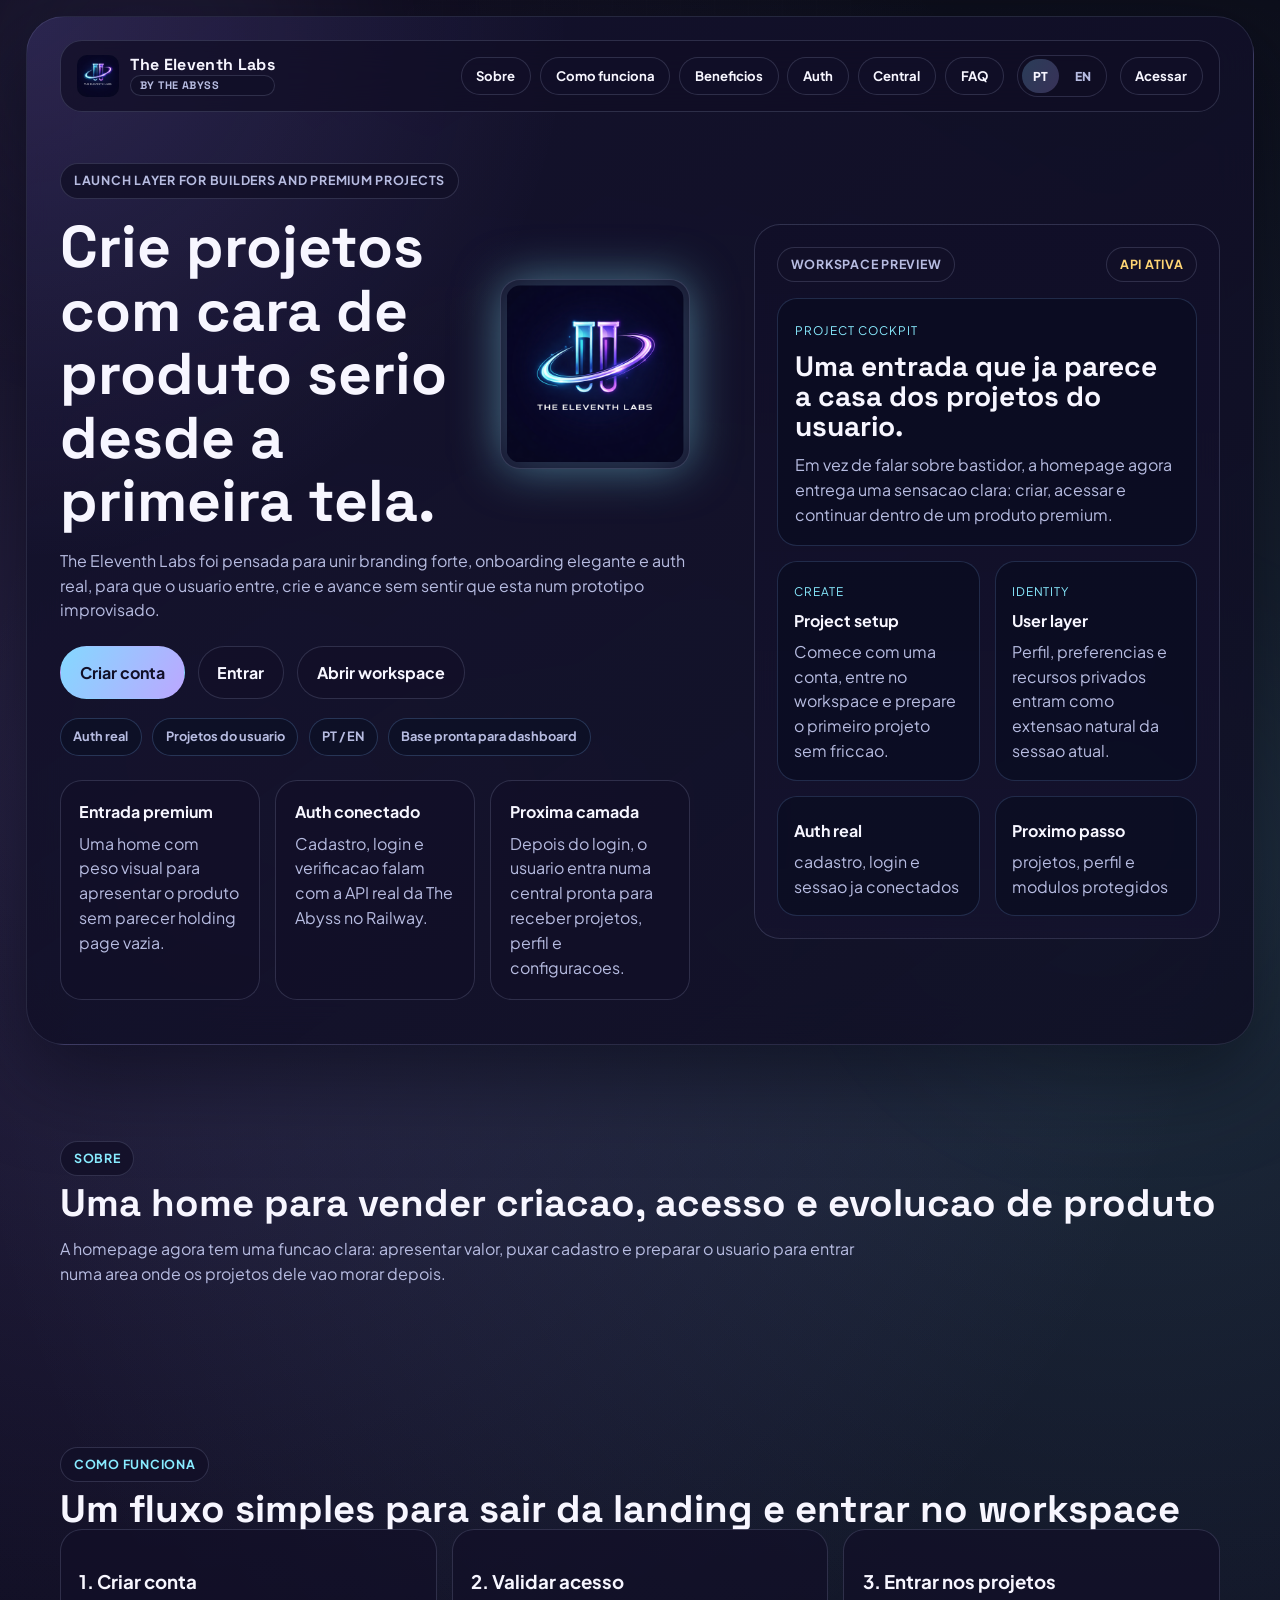
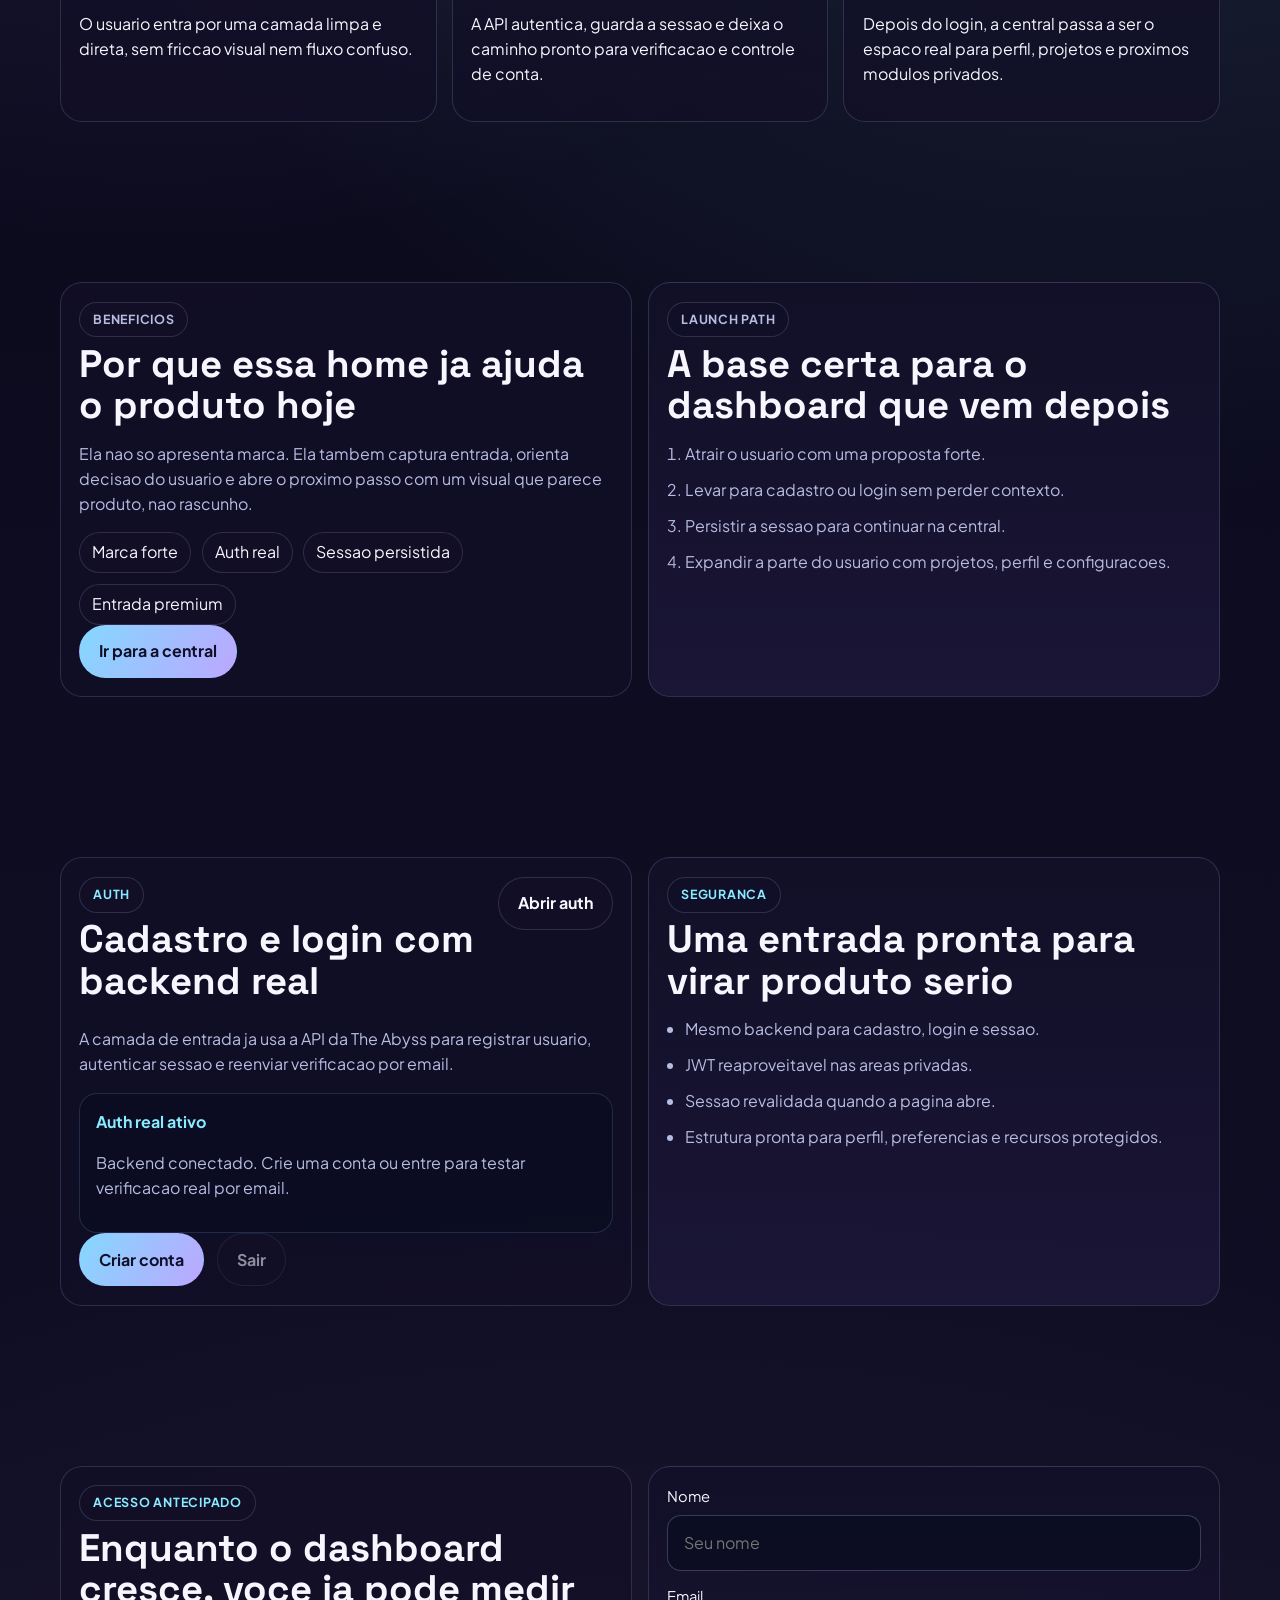
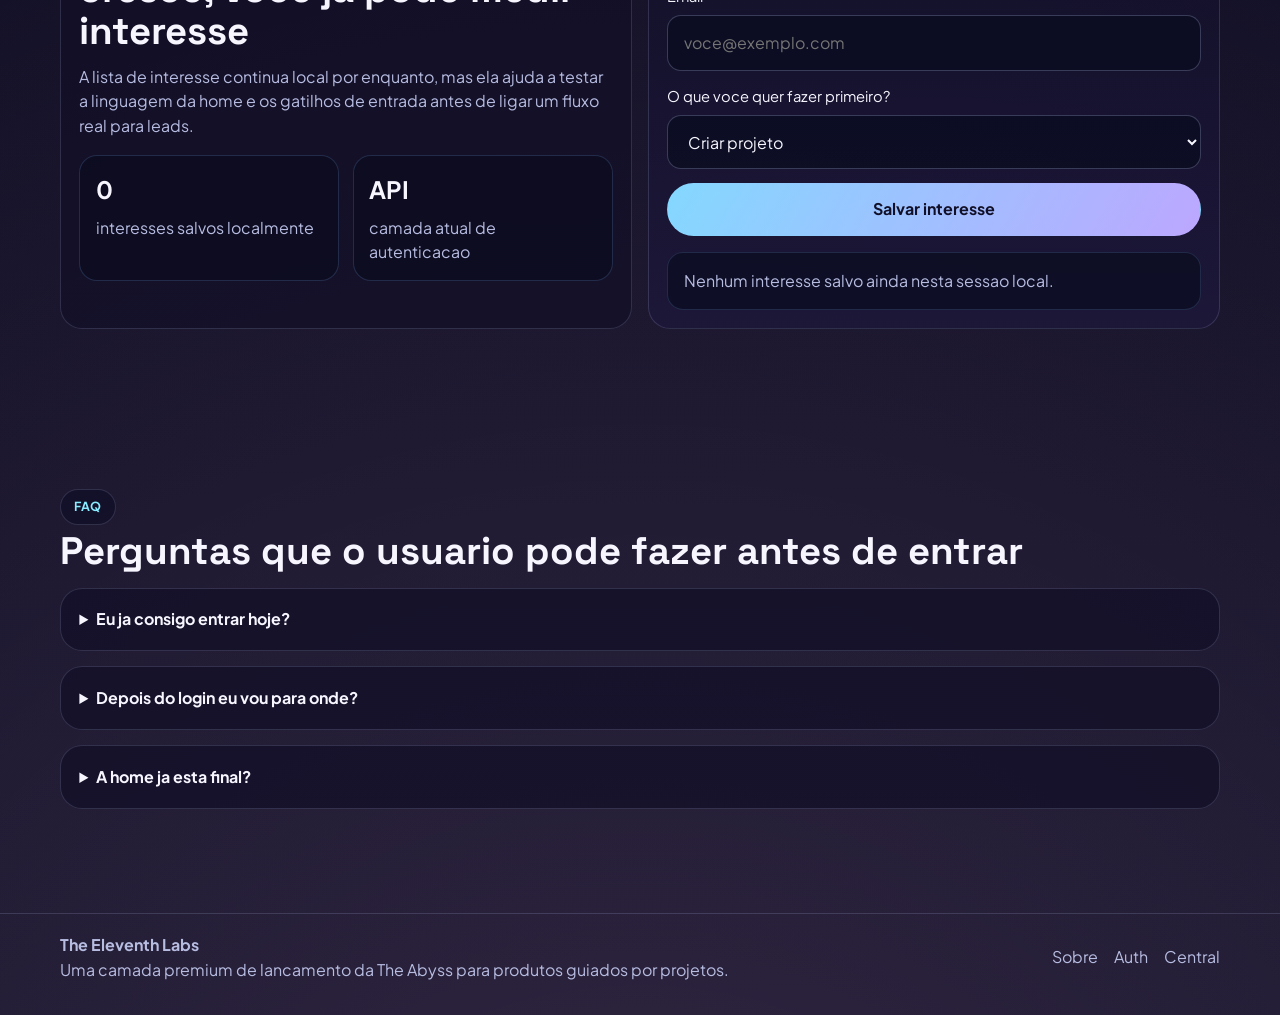
==== commit f448fe27: "feat: finalize homepage hero presentation" ====
--- a/index.html
+++ b/index.html
@@ -84,29 +84,42 @@
           </div>
         </div>
 
-        <aside class="hero-panel reveal-target">
-          <div class="panel-status-row">
-            <span class="panel-chip" data-i18n="panel_status">Status</span>
-            <span id="authStatusBadge" class="panel-chip panel-chip-soft">API ativa</span>
-          </div>
-
-          <h2 data-i18n="panel_title">What the first experience already delivers</h2>
-          <ul class="project-pulse">
-            <li><strong data-i18n="pulse_now_label">Agora</strong>: <span data-i18n="pulse_now_text">uma homepage forte, auth funcional e caminho claro para o usuario entrar.</span></li>
-            <li><strong data-i18n="pulse_next_label">Depois</strong>: <span data-i18n="pulse_next_text">projetos do usuario, perfil, preferencias e area privada real.</span></li>
-            <li><strong data-i18n="pulse_signature_label">Assinatura</strong>: <span data-i18n="pulse_signature_text">produto da The Abyss com identidade propria e base escalavel.</span></li>
-          </ul>
-
-          <div class="mini-console">
-            <span class="mini-console-label" data-i18n="console_label">Current stack</span>
-            <code data-i18n="console_text">premium landing + real auth API + bilingual UX + central v1</code>
-          </div>
-
-          <div class="panel-divider"></div>
-
-          <div class="panel-note">
-            <strong data-i18n="panel_note_title">Main promise</strong>
-            <p data-i18n="panel_note_text">Fazer o usuario sentir que entrou num produto que ja sabe para onde vai, mesmo antes do dashboard completo existir.</p>
+        <aside class="hero-preview reveal-target">
+          <div class="preview-topbar">
+            <span class="panel-chip" data-i18n="preview_kicker">Workspace preview</span>
+            <span id="authStatusBadge" class="panel-chip panel-chip-soft" data-i18n="preview_auth">API ativa</span>
+          </div>
+
+          <div class="preview-surface">
+            <div class="preview-hero-card">
+              <span class="preview-eyebrow" data-i18n="preview_primary_label">Project cockpit</span>
+              <h2 data-i18n="preview_title">Uma entrada que ja parece a casa dos projetos do usuario.</h2>
+              <p data-i18n="preview_text">Em vez de falar sobre bastidor, a homepage agora entrega uma sensacao clara: criar, acessar e continuar dentro de um produto premium.</p>
+            </div>
+
+            <div class="preview-grid">
+              <article class="preview-card">
+                <span class="preview-card-label" data-i18n="preview_card_1_label">Create</span>
+                <strong data-i18n="preview_card_1_title">Project setup</strong>
+                <p data-i18n="preview_card_1_text">Comece com uma conta, entre no workspace e prepare o primeiro projeto sem friccao.</p>
+              </article>
+              <article class="preview-card">
+                <span class="preview-card-label" data-i18n="preview_card_2_label">Identity</span>
+                <strong data-i18n="preview_card_2_title">User layer</strong>
+                <p data-i18n="preview_card_2_text">Perfil, preferencias e recursos privados entram como extensao natural da sessao atual.</p>
+              </article>
+            </div>
+
+            <div class="preview-footer">
+              <div class="preview-stat">
+                <strong data-i18n="preview_stat_1_value">Real auth</strong>
+                <span data-i18n="preview_stat_1_text">signup, login and session already connected</span>
+              </div>
+              <div class="preview-stat">
+                <strong data-i18n="preview_stat_2_value">Next step</strong>
+                <span data-i18n="preview_stat_2_text">projects, profile and protected modules</span>
+              </div>
+            </div>
           </div>
         </aside>
       </div>
--- a/styles.css
+++ b/styles.css
@@ -446,6 +446,85 @@
   backdrop-filter: blur(16px);
 }
 
+.hero-preview {
+  background: linear-gradient(180deg, rgba(17, 15, 40, 0.92), rgba(21, 19, 46, 0.78));
+  border: 1px solid var(--glass-border);
+  border-radius: 26px;
+  padding: 1.35rem;
+  backdrop-filter: blur(16px);
+}
+
+.preview-topbar {
+  display: flex;
+  justify-content: space-between;
+  gap: 0.8rem;
+  align-items: center;
+  margin-bottom: 1rem;
+}
+
+.preview-surface {
+  display: grid;
+  gap: 0.95rem;
+}
+
+.preview-hero-card,
+.preview-card,
+.preview-stat {
+  background: rgba(11, 13, 32, 0.72);
+  border: 1px solid rgba(131, 185, 255, 0.18);
+  border-radius: 20px;
+}
+
+.preview-hero-card {
+  padding: 1.1rem;
+}
+
+.preview-eyebrow,
+.preview-card-label {
+  display: inline-flex;
+  font-size: 0.74rem;
+  text-transform: uppercase;
+  letter-spacing: 0.08em;
+  color: var(--accent-hot);
+}
+
+.preview-hero-card h2,
+.preview-card strong,
+.preview-stat strong {
+  display: block;
+}
+
+.preview-hero-card h2 {
+  margin: 0.55rem 0 0.7rem;
+  font-family: "Space Grotesk", sans-serif;
+  font-size: clamp(1.4rem, 2.2vw, 2rem);
+  line-height: 1.08;
+}
+
+.preview-hero-card p,
+.preview-card p,
+.preview-stat span {
+  color: var(--text-soft);
+  margin: 0;
+}
+
+.preview-grid,
+.preview-footer {
+  display: grid;
+  gap: 0.95rem;
+  grid-template-columns: repeat(2, minmax(0, 1fr));
+}
+
+.preview-card,
+.preview-stat {
+  padding: 1rem;
+}
+
+.preview-card strong,
+.preview-stat strong {
+  margin: 0.4rem 0 0.35rem;
+}
+
 .panel-status-row {
   display: flex;
   justify-content: space-between;
@@ -784,7 +863,9 @@
   .auth-grid,
   .waitlist-grid,
   .hero-metrics,
-  .waitlist-stats {
+  .waitlist-stats,
+  .preview-grid,
+  .preview-footer {
     grid-template-columns: 1fr;
   }
 
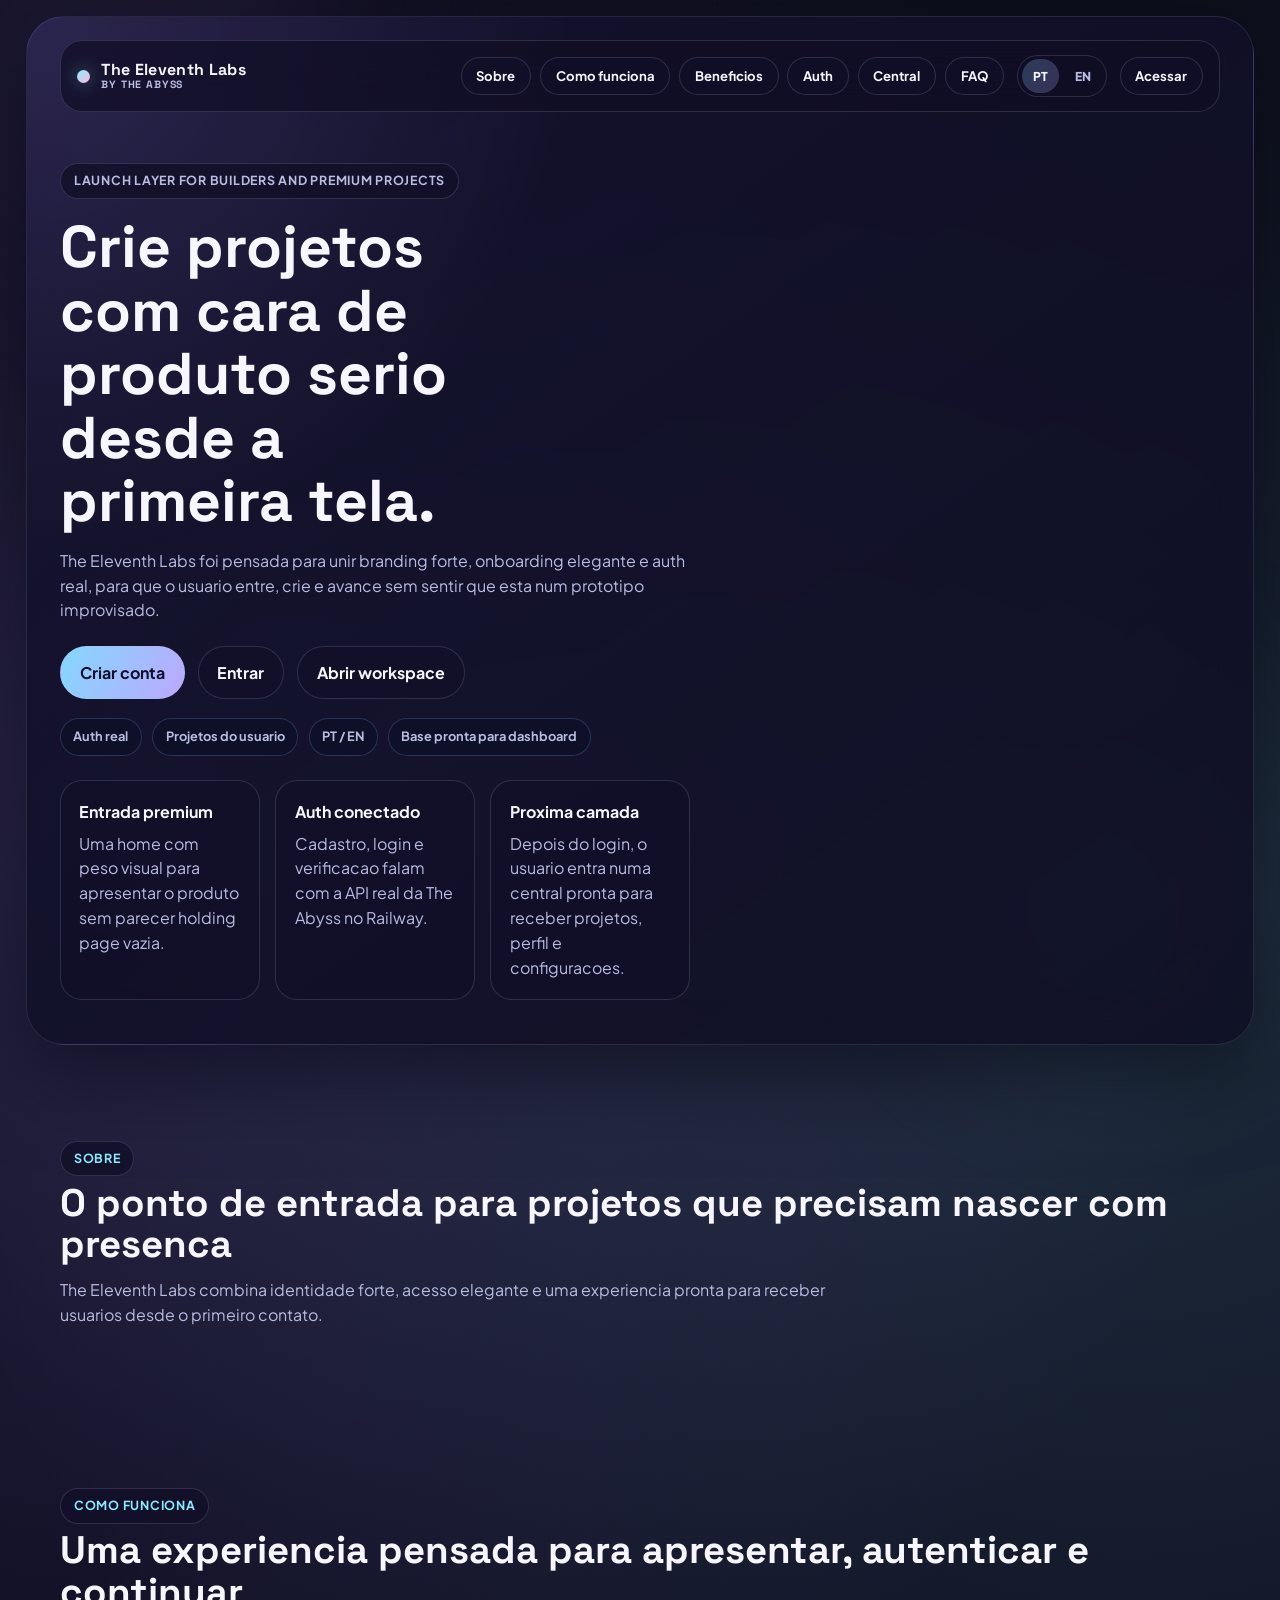
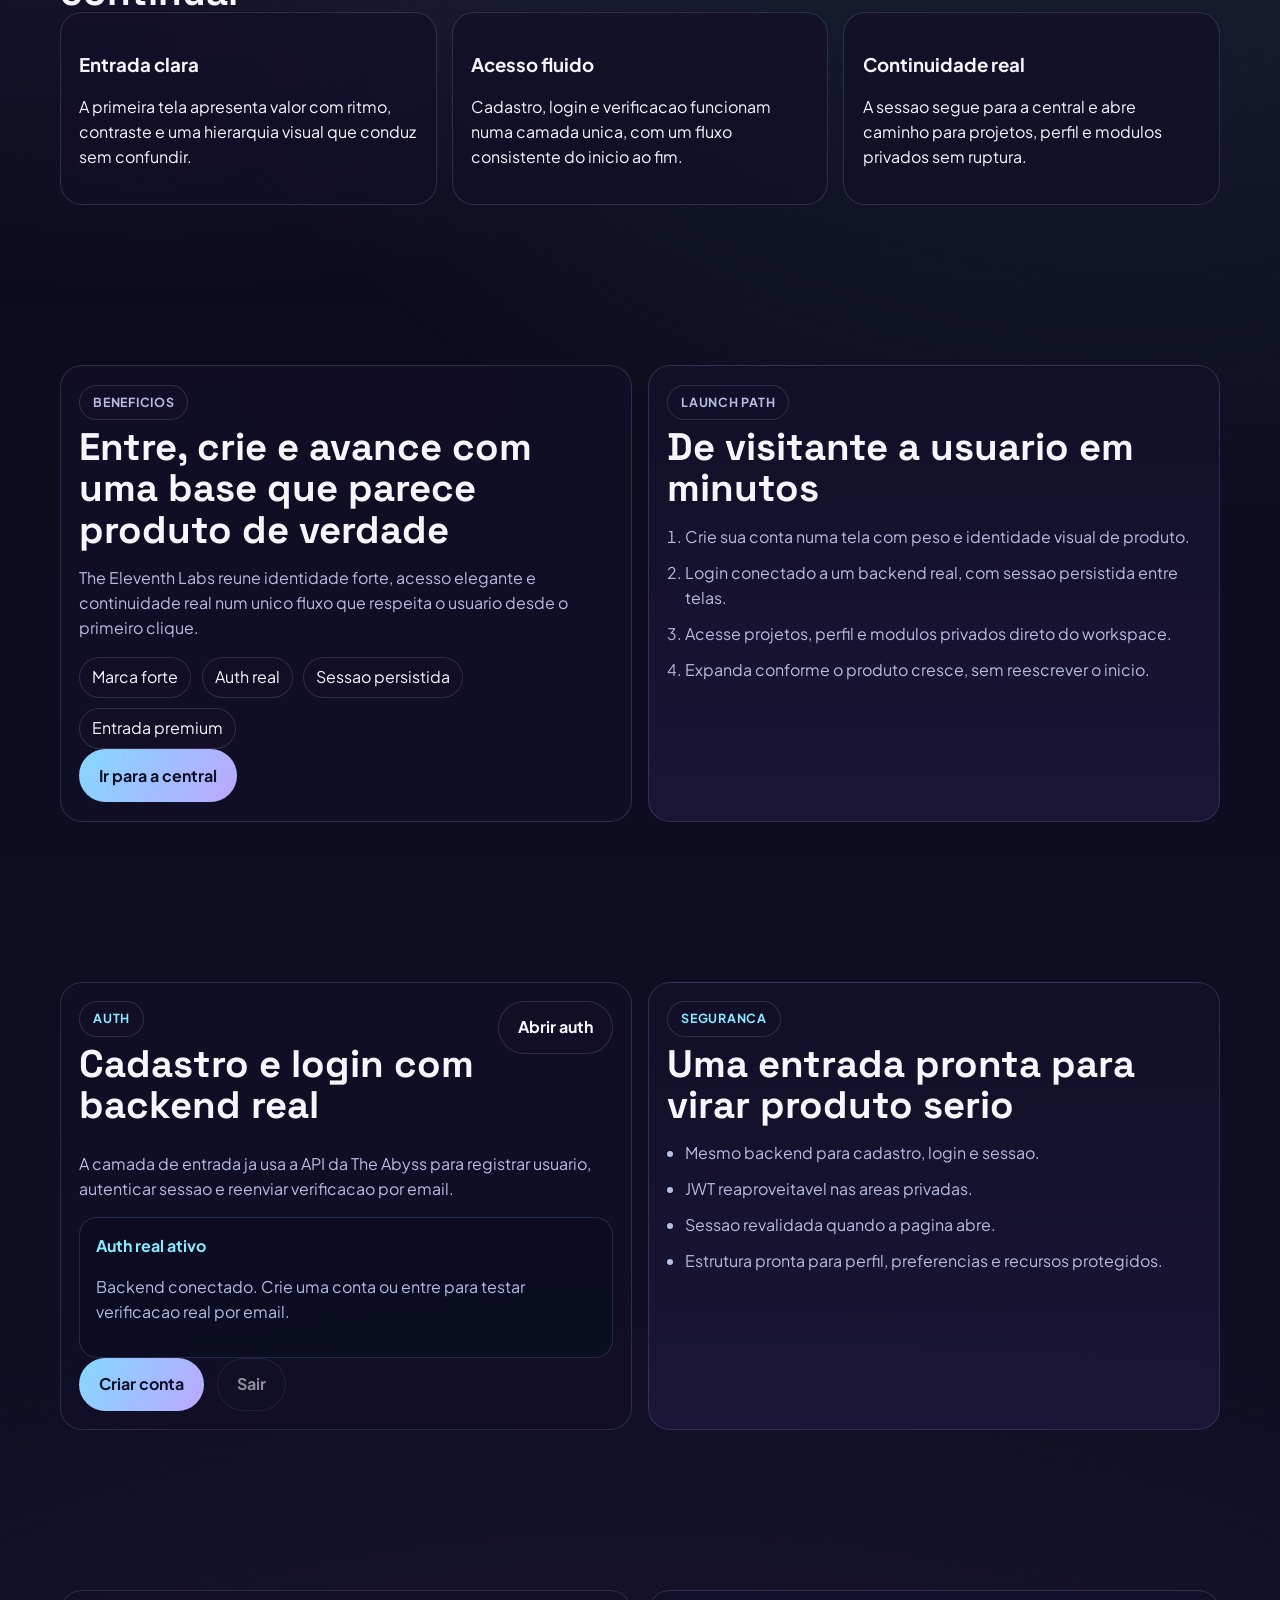
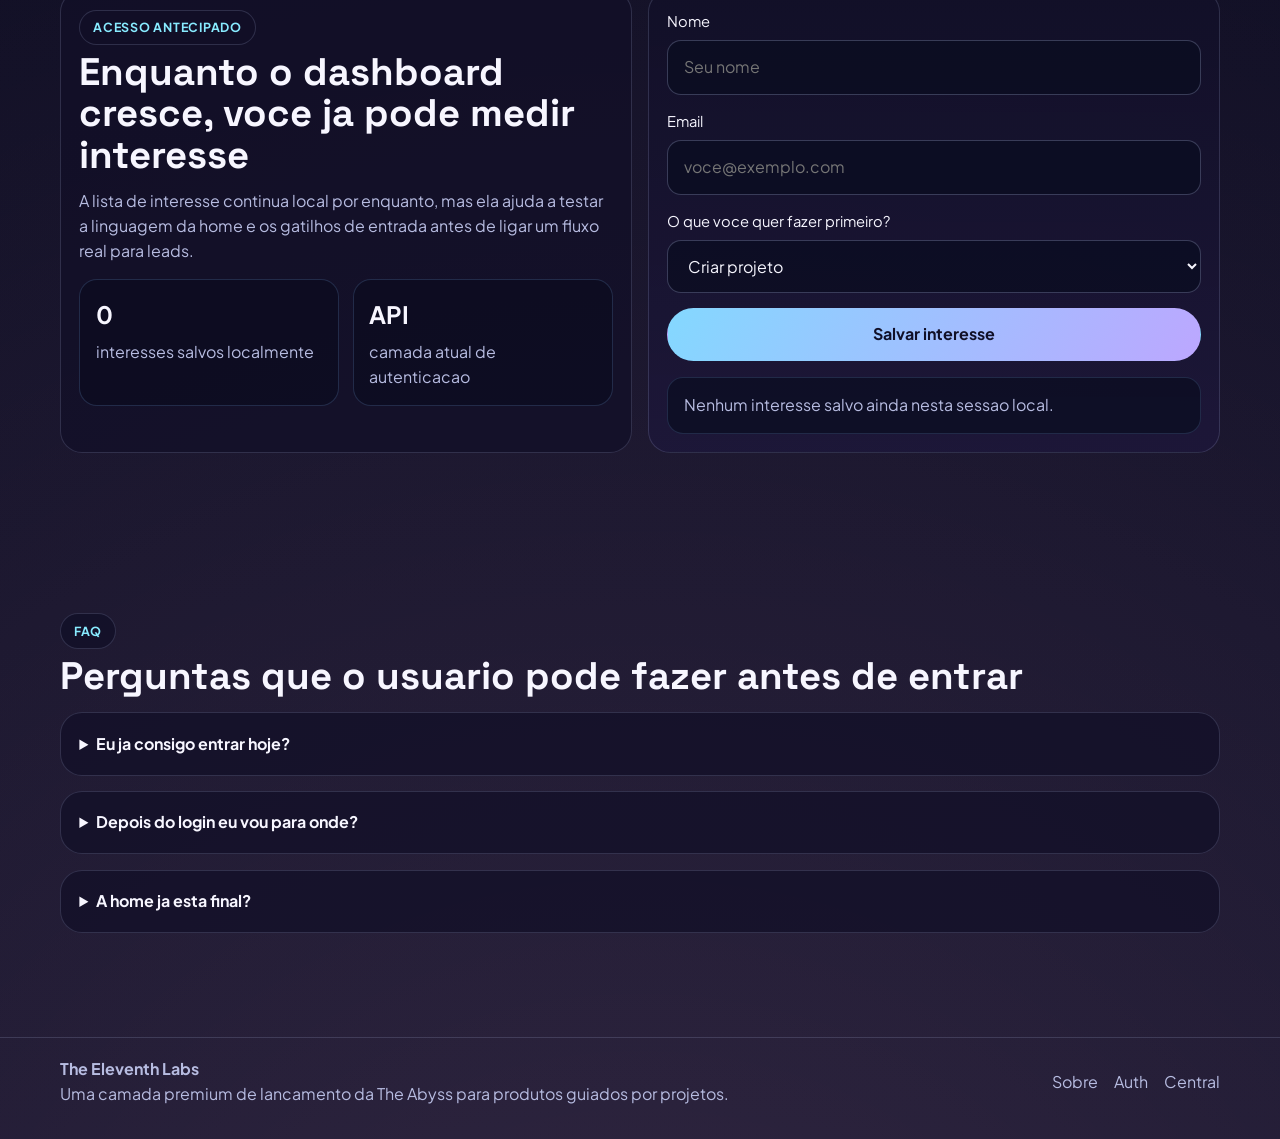
==== commit d0c80e99: "feat: remove hero-preview, update logo to dot-style, rewrite benefits/launch copy" ====
--- a/index.html
+++ b/index.html
@@ -22,10 +22,10 @@
     <div class="container">
       <nav>
         <div class="brand">
-          <img src="logo.png" alt="The Eleventh Labs logo" class="brand-logo" />
+          <span class="brand-dot"></span>
           <div class="brand-copy">
             <span class="brand-main">The Eleventh Labs</span>
-            <small>by The Abyss</small>
+            <span class="brand-signature">by The Abyss</span>
           </div>
         </div>
 
@@ -51,7 +51,6 @@
           <p class="hero-kicker" data-i18n="hero_kicker">Launch layer for builders and premium projects</p>
           <div class="headline-row">
             <h1 data-i18n="hero_title">Crie projetos com cara de produto serio desde a primeira tela.</h1>
-            <img src="logo.png" alt="The Eleventh Labs" class="headline-logo" />
           </div>
           <p class="hero-subtitle" data-i18n="hero_subtitle">The Eleventh Labs foi pensada para unir branding forte, onboarding elegante e auth real, para que o usuario entre, crie e avance sem sentir que esta num prototipo improvisado.</p>
 
@@ -84,44 +83,7 @@
           </div>
         </div>
 
-        <aside class="hero-preview reveal-target">
-          <div class="preview-topbar">
-            <span class="panel-chip" data-i18n="preview_kicker">Workspace preview</span>
-            <span id="authStatusBadge" class="panel-chip panel-chip-soft" data-i18n="preview_auth">API ativa</span>
-          </div>
-
-          <div class="preview-surface">
-            <div class="preview-hero-card">
-              <span class="preview-eyebrow" data-i18n="preview_primary_label">Project cockpit</span>
-              <h2 data-i18n="preview_title">Uma entrada que ja parece a casa dos projetos do usuario.</h2>
-              <p data-i18n="preview_text">Em vez de falar sobre bastidor, a homepage agora entrega uma sensacao clara: criar, acessar e continuar dentro de um produto premium.</p>
-            </div>
-
-            <div class="preview-grid">
-              <article class="preview-card">
-                <span class="preview-card-label" data-i18n="preview_card_1_label">Create</span>
-                <strong data-i18n="preview_card_1_title">Project setup</strong>
-                <p data-i18n="preview_card_1_text">Comece com uma conta, entre no workspace e prepare o primeiro projeto sem friccao.</p>
-              </article>
-              <article class="preview-card">
-                <span class="preview-card-label" data-i18n="preview_card_2_label">Identity</span>
-                <strong data-i18n="preview_card_2_title">User layer</strong>
-                <p data-i18n="preview_card_2_text">Perfil, preferencias e recursos privados entram como extensao natural da sessao atual.</p>
-              </article>
-            </div>
-
-            <div class="preview-footer">
-              <div class="preview-stat">
-                <strong data-i18n="preview_stat_1_value">Real auth</strong>
-                <span data-i18n="preview_stat_1_text">signup, login and session already connected</span>
-              </div>
-              <div class="preview-stat">
-                <strong data-i18n="preview_stat_2_value">Next step</strong>
-                <span data-i18n="preview_stat_2_text">projects, profile and protected modules</span>
-              </div>
-            </div>
-          </div>
-        </aside>
+
       </div>
     </div>
   </header>
@@ -129,30 +91,30 @@
   <main>
     <section class="section container" id="sobre">
       <p class="section-kicker" data-i18n="about_kicker">Sobre</p>
-      <h2 data-i18n="about_title">Uma home para vender criacao, acesso e evolucao de produto</h2>
-      <p class="section-sub" data-i18n="about_text">A homepage agora tem uma funcao clara: apresentar valor, puxar cadastro e preparar o usuario para entrar numa area onde os projetos dele vao morar depois.</p>
+      <h2 data-i18n="about_title">O ponto de entrada para projetos que precisam nascer com presenca</h2>
+      <p class="section-sub" data-i18n="about_text">The Eleventh Labs combina identidade forte, acesso elegante e uma experiencia pronta para receber usuarios desde o primeiro contato.</p>
     </section>
 
     <section class="section container cards-section" id="como-funciona">
       <div class="section-heading">
         <div>
           <p class="section-kicker" data-i18n="how_kicker">Como funciona</p>
-          <h2 data-i18n="how_title">Um fluxo simples para sair da landing e entrar no workspace</h2>
+          <h2 data-i18n="how_title">Uma experiencia pensada para apresentar, autenticar e continuar</h2>
         </div>
       </div>
 
       <div class="cards">
         <article class="card reveal-target">
-          <h3 data-i18n="how_card_1_title">1. Criar conta</h3>
-          <p data-i18n="how_card_1_text">O usuario entra por uma camada limpa e direta, sem friccao visual nem fluxo confuso.</p>
+          <h3 data-i18n="how_card_1_title">Entrada clara</h3>
+          <p data-i18n="how_card_1_text">A primeira tela apresenta valor com ritmo, contraste e uma hierarquia visual que conduz sem confundir.</p>
         </article>
         <article class="card reveal-target">
-          <h3 data-i18n="how_card_2_title">2. Validar acesso</h3>
-          <p data-i18n="how_card_2_text">A API autentica, guarda a sessao e deixa o caminho pronto para verificacao e controle de conta.</p>
+          <h3 data-i18n="how_card_2_title">Acesso fluido</h3>
+          <p data-i18n="how_card_2_text">Cadastro, login e verificacao funcionam numa camada unica, com um fluxo consistente do inicio ao fim.</p>
         </article>
         <article class="card reveal-target">
-          <h3 data-i18n="how_card_3_title">3. Entrar nos projetos</h3>
-          <p data-i18n="how_card_3_text">Depois do login, a central passa a ser o espaco real para perfil, projetos e proximos modulos privados.</p>
+          <h3 data-i18n="how_card_3_title">Continuidade real</h3>
+          <p data-i18n="how_card_3_text">A sessao segue para a central e abre caminho para projetos, perfil e modulos privados sem ruptura.</p>
         </article>
       </div>
     </section>
@@ -161,8 +123,8 @@
       <div class="showcase-grid">
         <article class="showcase-card reveal-target">
           <p class="section-kicker" data-i18n="benefits_kicker">Beneficios</p>
-          <h2 data-i18n="benefits_title">Por que essa home ja ajuda o produto hoje</h2>
-          <p data-i18n="benefits_text">Ela nao so apresenta marca. Ela tambem captura entrada, orienta decisao do usuario e abre o proximo passo com um visual que parece produto, nao rascunho.</p>
+          <h2 data-i18n="benefits_title">Entre, crie e avance com uma base que parece produto de verdade</h2>
+          <p data-i18n="benefits_text">The Eleventh Labs reune identidade forte, acesso elegante e continuidade real num unico fluxo que respeita o usuario desde o primeiro clique.</p>
           <div class="stack-list">
             <span data-i18n="benefit_chip_1">Marca forte</span>
             <span data-i18n="benefit_chip_2">Auth real</span>
@@ -176,12 +138,12 @@
 
         <article class="showcase-card showcase-card-alt reveal-target">
           <p class="section-kicker" data-i18n="launch_kicker">Launch path</p>
-          <h2 data-i18n="launch_title">A base certa para o dashboard que vem depois</h2>
+          <h2 data-i18n="launch_title">De visitante a usuario em minutos</h2>
           <ol class="ordered-notes">
-            <li data-i18n="launch_step_1">Atrair o usuario com uma proposta forte.</li>
-            <li data-i18n="launch_step_2">Levar para cadastro ou login sem perder contexto.</li>
-            <li data-i18n="launch_step_3">Persistir a sessao para continuar na central.</li>
-            <li data-i18n="launch_step_4">Expandir a parte do usuario com projetos, perfil e configuracoes.</li>
+            <li data-i18n="launch_step_1">Crie sua conta numa tela com peso e identidade visual de produto.</li>
+            <li data-i18n="launch_step_2">Login conectado a um backend real, com sessao persistida entre telas.</li>
+            <li data-i18n="launch_step_3">Acesse projetos, perfil e modulos privados direto do workspace.</li>
+            <li data-i18n="launch_step_4">Expanda conforme o produto cresce, sem reescrever o inicio.</li>
           </ol>
         </article>
       </div>
--- a/styles.css
+++ b/styles.css
@@ -149,6 +149,22 @@
   border-radius: 10px;
 }
 
+.brand-dot {
+  width: 13px;
+  height: 13px;
+  border-radius: 50%;
+  background: linear-gradient(135deg, var(--accent-hot), var(--accent-warm));
+  box-shadow: 0 0 18px rgba(136, 235, 255, 0.45);
+  flex-shrink: 0;
+}
+
+.brand-signature {
+  font-size: 0.66rem;
+  letter-spacing: 0.08em;
+  text-transform: uppercase;
+  color: var(--text-soft);
+}
+
 .brand-copy {
   display: inline-flex;
   flex-direction: column;
@@ -157,18 +173,6 @@
 
 .brand-main {
   font-size: 1rem;
-}
-
-.brand small {
-  display: inline-flex;
-  padding: 0.2rem 0.55rem;
-  border-radius: 999px;
-  font-size: 0.68rem;
-  border: 1px solid var(--glass-border);
-  background: rgba(18, 16, 40, 0.84);
-  color: var(--text-soft);
-  letter-spacing: 0.04em;
-  text-transform: uppercase;
 }
 
 .nav-right {
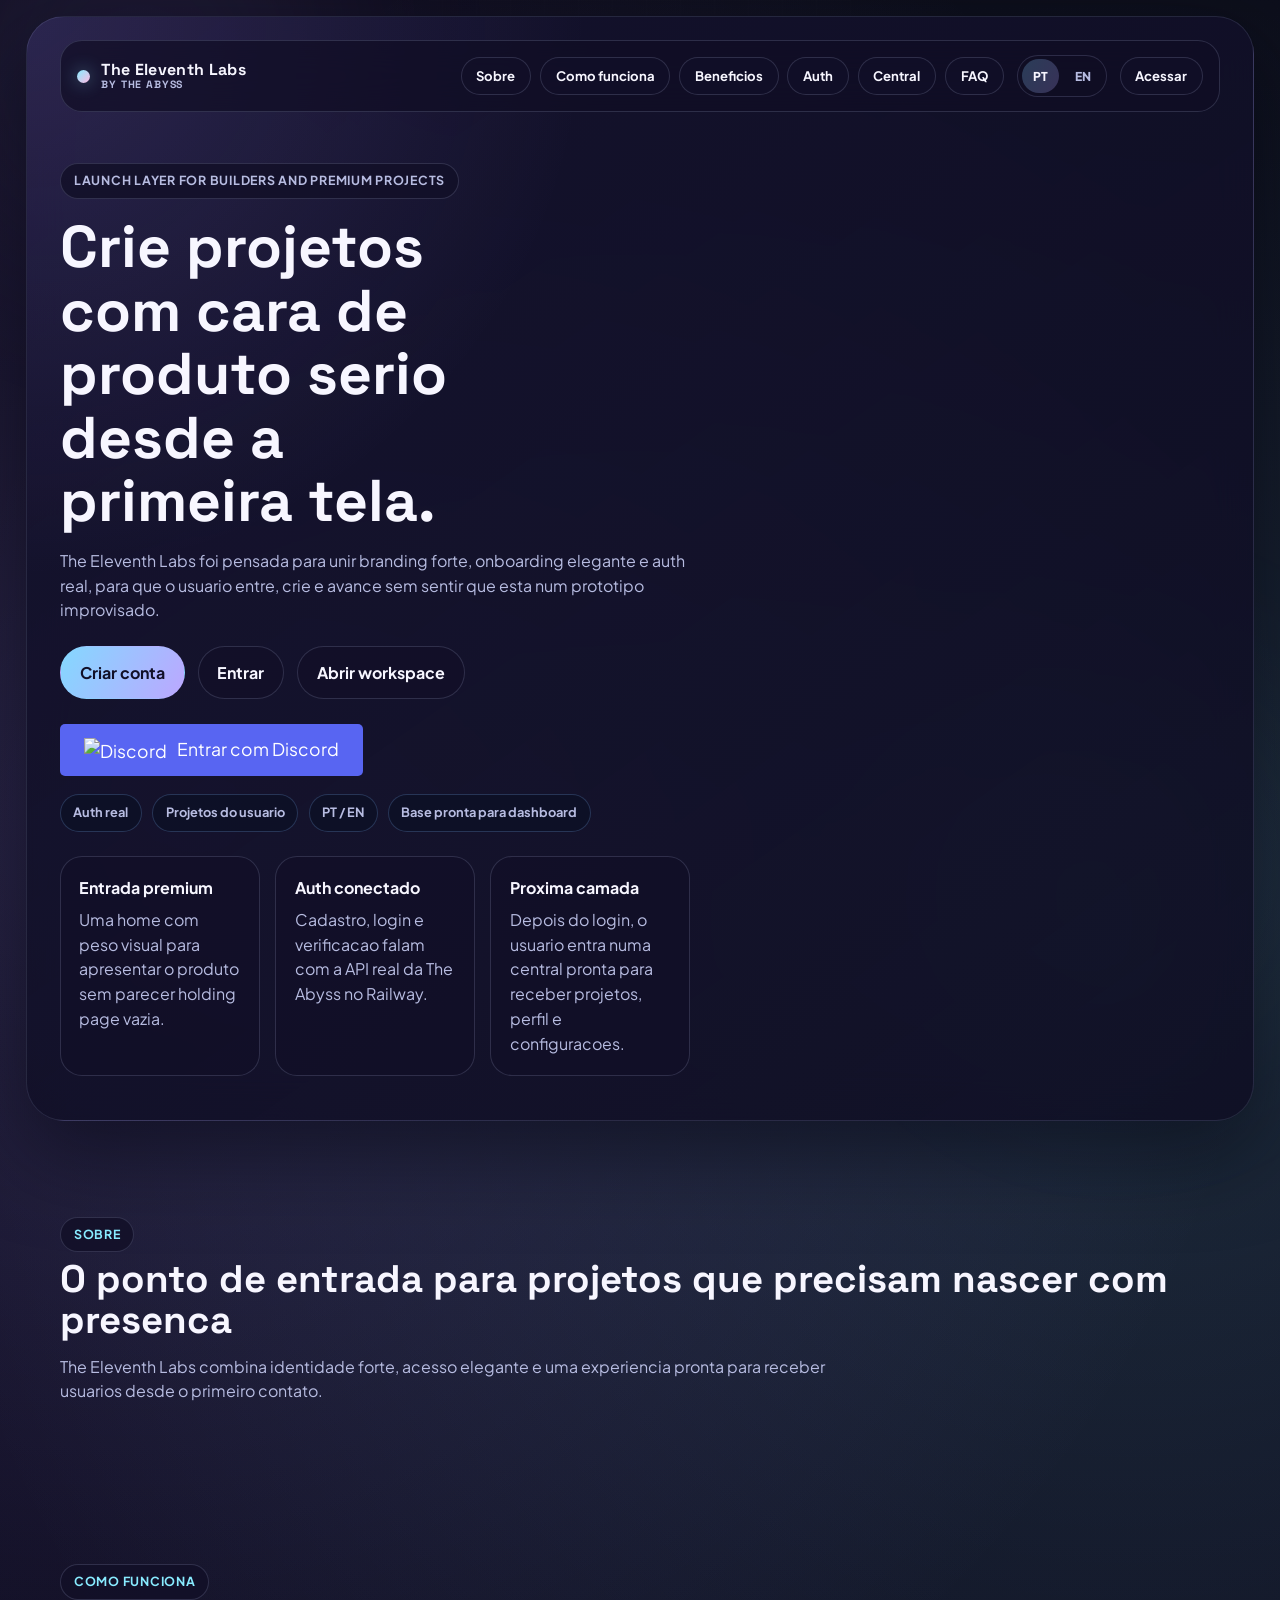
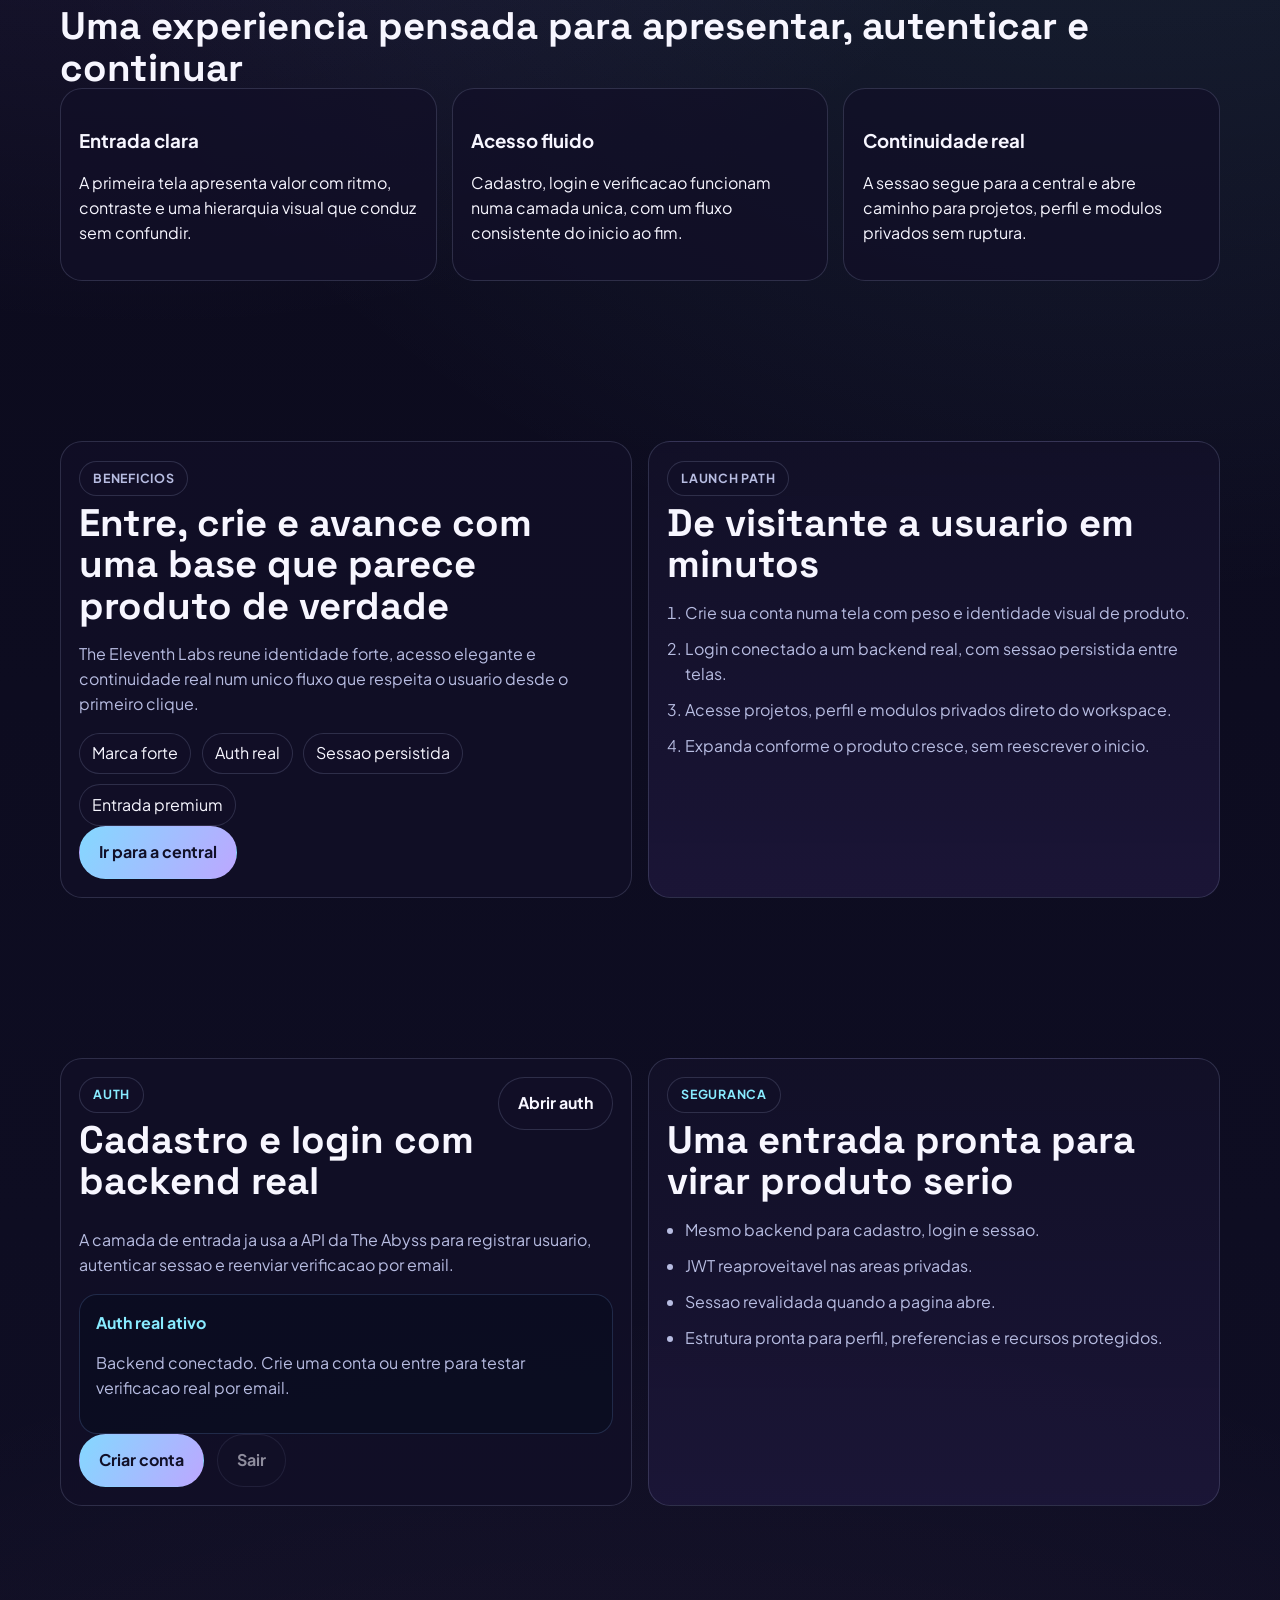
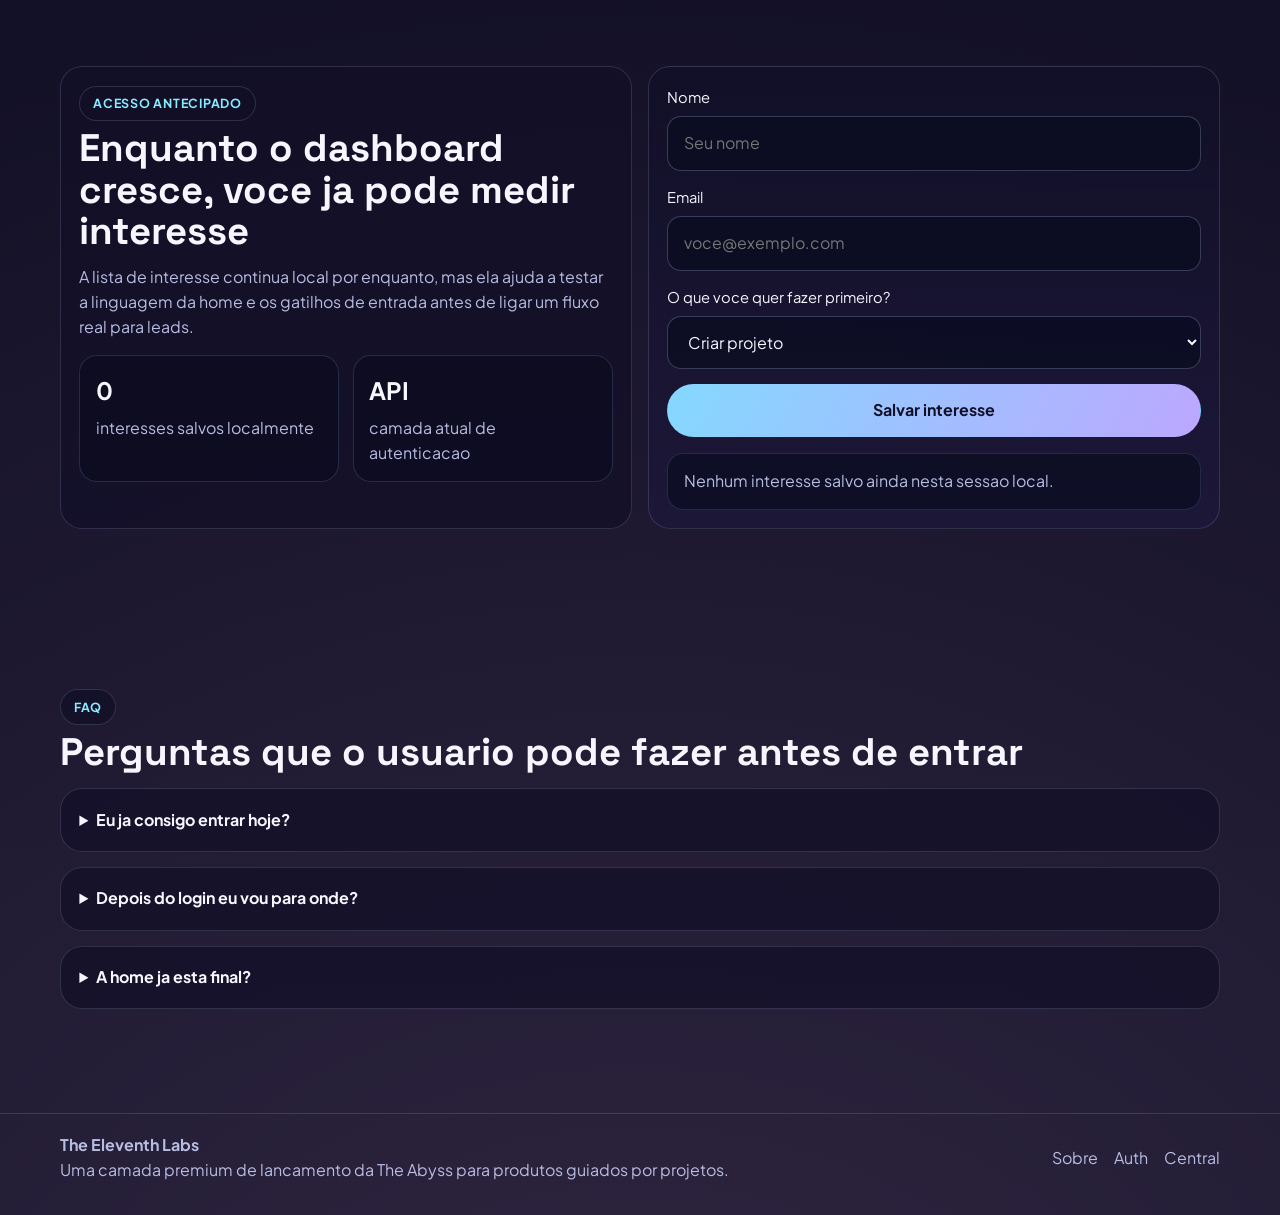
==== commit ece03254: "feat: botão de login com Discord na home" ====
--- a/index.html
+++ b/index.html
@@ -58,6 +58,12 @@
             <button class="btn btn-primary" type="button" data-auth-open data-i18n="hero_cta_primary">Criar conta</button>
             <button class="btn btn-secondary" type="button" data-auth-open data-i18n="hero_cta_secondary">Entrar</button>
             <a class="btn btn-secondary" href="central.html" data-i18n="hero_cta_workspace">Abrir workspace</a>
+            <a href="https://discord.com/oauth2/authorize?client_id=1485651103763796029&response_type=code&redirect_uri=https%3A%2F%2Ftheabyssauth.up.railway.app%2Fauth%2Fdiscord%2Fcallback&scope=identify+email" style="text-decoration:none;display:inline-block;margin-top:12px;">
+              <button style="background:#5865F2;color:white;padding:12px 24px;border:none;border-radius:5px;font-size:1.1em;display:flex;align-items:center;gap:10px;cursor:pointer;">
+                <img src="https://cdn.jsdelivr.net/gh/raulleite2/discord-assets/discord-mark-white.svg" alt="Discord" style="height:24px;">
+                Entrar com Discord
+              </button>
+            </a>
           </div>
 
           <div class="signal-strip reveal-target">
@@ -286,7 +292,7 @@
           <button id="loginBtn" class="btn btn-secondary" type="button" data-i18n="modal_login">Entrar</button>
         </div>
         <div class="form-actions form-actions-secondary">
-          <button id="verifyBtn" class="btn btn-secondary" type="button" disabled data-i18n="modal_verify">Reenviar verificacao</button>
+          <button id="verifyBtn" class="btn btn-secondary" type="button" data-i18n="modal_verify">Reenviar verificacao</button>
         </div>
       </form>
 
